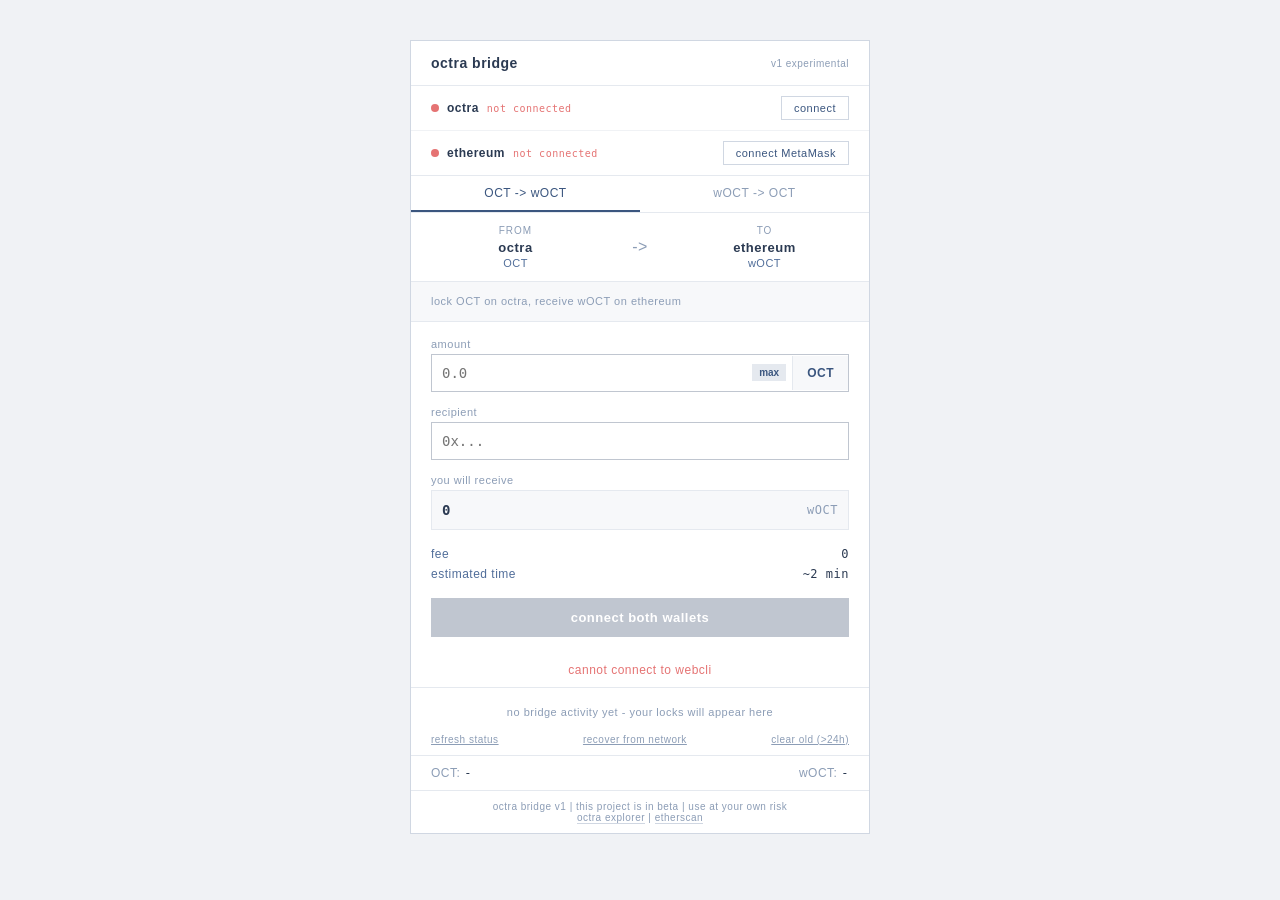
==== static/bridge.html @ 1b1d3e9b "Fix bridge claim handling and default RPC" ====
<!DOCTYPE html>
<html lang="en">
<head>
<meta charset="UTF-8">
<meta name="viewport" content="width=device-width, initial-scale=1.0">
<meta http-equiv="Content-Security-Policy" content="default-src 'self' 'unsafe-inline'; connect-src 'self' http://178.62.60.204:8090 https://ethereum-sepolia-rpc.publicnode.com https://*.infura.io https://*.publicnode.com https://*.octra.network wss://* ws://*;">
<title>octra bridge</title>
<style>
*{margin:0;padding:0;box-sizing:border-box}
body{font-family:Tahoma,arial,sans-serif;background:#F0F2F5;color:#2B3A52;min-height:100vh;display:flex;justify-content:center;align-items:flex-start;padding:40px 16px;font-size:12px;letter-spacing:0.5px}
.bridge-wrap{width:100%;max-width:460px;background:#fff;border:1px solid #D0D7E2;overflow:hidden}
.bridge-header{padding:14px 20px;border-bottom:1px solid #E5E9EF;display:flex;align-items:center;justify-content:space-between}
.bridge-header h1{font-size:14px;font-weight:600;color:#2B3A52}
.connect-section{border-bottom:1px solid #E5E9EF}
.connect-row{display:flex;align-items:center;justify-content:space-between;padding:10px 20px;border-bottom:1px solid #F0F2F5}
.connect-row:last-child{border-bottom:none}
.connect-row .cr-left{display:flex;align-items:center;gap:8px}
.connect-row .cr-chain{font-size:12px;font-weight:600;color:#2B3A52}
.connect-row .cr-addr{font-size:10px;font-family:monospace;color:#4CAF50;max-width:180px;overflow:hidden;text-overflow:ellipsis}
.connect-row .cr-addr.none{color:#E57373}
.connect-row .cr-dot{width:8px;height:8px;border-radius:50%;flex-shrink:0}
.connect-row .cr-dot.on{background:#4CAF50}
.connect-row .cr-dot.off{background:#E57373}
.connect-btn{padding:5px 12px;font-size:11px;font-weight:500;border:1px solid #D0D7E2;background:#fff;color:#3B567F;cursor:pointer;font-family:Tahoma,arial,sans-serif;letter-spacing:0.5px}
.connect-btn:hover{background:#F7F8FA}
.connect-btn.connected{border-color:#4CAF50;color:#4CAF50;cursor:default}
.dir-tabs{display:flex;border-bottom:1px solid #E5E9EF}
.dir-tabs button{flex:1;padding:10px;font-size:12px;font-weight:500;border:none;background:#fff;cursor:pointer;color:#8C9DB6;border-bottom:2px solid transparent;transition:all 0.15s;font-family:Tahoma,arial,sans-serif;letter-spacing:0.5px}
.dir-tabs button.active{color:#3B567F;border-bottom-color:#3B567F}
.dir-tabs button:hover{background:#F7F8FA}
.chain-bar{display:flex;align-items:center;gap:0;border-bottom:1px solid #E5E9EF}
.chain-box{flex:1;padding:12px 20px;text-align:center}
.chain-box .chain-label{font-size:10px;color:#8C9DB6;text-transform:uppercase;letter-spacing:1px;margin-bottom:4px}
.chain-box .chain-name{font-size:13px;font-weight:600;color:#2B3A52}
.chain-box .chain-token{font-size:11px;color:#516E9A;margin-top:2px}
.chain-arrow{width:40px;display:flex;align-items:center;justify-content:center;font-size:16px;color:#8C9DB6;flex-shrink:0}
.notice-bar{padding:10px 20px;background:#F7F8FA;border-bottom:1px solid #E5E9EF;font-size:11px;color:#8C9DB6;line-height:170%}
.notice-bar .disclaimer{color:#B0B8C8;font-size:10px;margin-top:4px}
.bridge-body{padding:16px 20px}
.input-group{margin-bottom:14px}
.input-group label{display:block;font-size:11px;color:#8C9DB6;letter-spacing:0.5px;margin-bottom:4px}
.input-row{display:flex;align-items:center;border:1px solid #C0C6D0;overflow:hidden;transition:border-color 0.15s}
.input-row:focus-within{border-color:#3B567F}
.input-row input{flex:1;padding:10px;font-size:14px;font-family:monospace;border:none;outline:none;background:transparent}
.input-row .token-label{padding:10px 14px;font-size:12px;font-weight:600;color:#3B567F;background:#F7F8FA;border-left:1px solid #E5E9EF;white-space:nowrap}
.max-btn{padding:3px 7px;font-size:10px;color:#3B567F;background:#E5E9EF;border:none;cursor:pointer;margin-right:6px;font-weight:600}
.max-btn:hover{background:#D0D7E2}
.output-box{padding:10px;background:#F7F8FA;border:1px solid #E5E9EF;font-family:monospace;font-size:14px;color:#2B3A52;min-height:40px;display:flex;align-items:center;justify-content:space-between}
.output-box .out-val{font-weight:600}
.output-box .out-token{color:#8C9DB6;font-size:12px}
.info-rows{margin:14px 0;font-size:12px;color:#516E9A}
.info-rows .info-row{display:flex;justify-content:space-between;padding:3px 0}
.info-rows .info-row .val{font-family:monospace;color:#2B3A52}
.bridge-btn{width:100%;padding:12px;font-size:13px;font-weight:600;border:none;cursor:pointer;background:#3B567F;color:#fff;transition:background 0.15s;font-family:Tahoma,arial,sans-serif;letter-spacing:0.5px}
.bridge-btn:hover{background:#2B4060}
.bridge-btn:disabled{background:#C0C6D0;cursor:not-allowed}
.bridge-btn.loading{opacity:0.7;pointer-events:none}
.balance-bar{padding:10px 20px;border-top:1px solid #E5E9EF;font-size:12px;color:#8C9DB6;display:flex;justify-content:space-between}
.balance-bar .bal-val{font-family:monospace;color:#2B3A52;font-weight:500}
.status-msg{padding:10px 20px;font-size:12px;text-align:center;display:none}
.status-msg.ok{color:#4CAF50;display:block}
.status-msg.err{color:#E57373;display:block}
.status-msg.info{color:#516E9A;display:block}
.modal-bg{position:fixed;top:0;left:0;width:100%;height:100%;background:rgba(0,0,0,0.4);display:none;justify-content:center;align-items:center;z-index:100}
.modal-bg.show{display:flex}
.modal-box{background:#fff;padding:20px;width:90%;max-width:400px;box-shadow:0 4px 20px rgba(0,0,0,0.15);border:1px solid #D0D7E2}
.modal-box h2{font-size:14px;margin-bottom:14px;color:#2B3A52;font-weight:600}
.modal-box .confirm-detail{margin-bottom:14px;font-size:12px;color:#516E9A;line-height:1.7}
.modal-box .confirm-detail .cd-row{display:flex;justify-content:space-between;padding:3px 0}
.modal-box .confirm-detail .cd-val{font-family:monospace;font-weight:400;color:#2B3A52;word-break:break-all;max-width:220px;text-align:right}
.modal-btns{display:flex;gap:8px}
.modal-btns button{flex:1;padding:10px;font-size:12px;font-weight:500;border:none;cursor:pointer;font-family:Tahoma,arial,sans-serif;letter-spacing:0.5px}
.modal-btns .btn-cancel{background:#E5E9EF;color:#516E9A}
.modal-btns .btn-cancel:hover{background:#D0D7E2}
.modal-btns .btn-confirm{background:#3B567F;color:#fff}
.modal-btns .btn-confirm:hover{background:#2B4060}
.progress-steps{margin:10px 0;font-size:12px;color:#8C9DB6}
.progress-steps .step{padding:4px 0;display:flex;align-items:center;gap:8px}
.progress-steps .step .dot{width:8px;height:8px;border-radius:50%;background:#C0C6D0;flex-shrink:0}
.progress-steps .step.active .dot{background:#3B567F}
.progress-steps .step.done .dot{background:#4CAF50}
.progress-steps .step.fail .dot{background:#E57373}
.progress-steps .step.active{color:#3B567F;font-weight:500}
.progress-steps .step.done{color:#4CAF50}
.progress-steps .step.fail{color:#E57373}
.warning-box{margin:10px 0;padding:10px;background:#FFF8E1;border:1px solid #FFE082;font-size:11px;color:#795548;line-height:160%}
.footer-bar{padding:10px 20px;border-top:1px solid #E5E9EF;text-align:center;font-size:10px;color:#8C9DB6}
.footer-bar a{color:#8C9DB6;text-decoration:none;border-bottom:1px solid #D0D7E2}
.history-section{border-top:1px solid #E5E9EF;padding:10px 20px}
.history-section .hs-title{font-size:11px;color:#8C9DB6;letter-spacing:0.5px;margin-bottom:6px;text-transform:uppercase}
.history-list .hs-item{display:flex;align-items:center;justify-content:space-between;padding:6px 0;border-bottom:1px solid #F0F2F5;font-size:11px;gap:8px}
.history-list .hs-item:last-child{border-bottom:none}
.history-list .hs-item .hs-main{flex:1;min-width:0;overflow:hidden}
.history-list .hs-item .hs-top{color:#2B3A52}
.history-list .hs-item .hs-amount{font-weight:600;color:#2B3A52}
.history-list .hs-item .hs-to{font-family:monospace;font-size:10px;color:#516E9A}
.history-list .hs-item .hs-time{color:#8C9DB6;font-size:10px;margin-top:1px}
.history-list .hs-item .hs-status{font-size:10px;padding:3px 8px;border:1px solid #D0D7E2;white-space:nowrap;font-weight:500;min-width:110px;box-sizing:border-box;text-align:center;display:inline-block}
.history-list .hs-item .hs-status.pending{color:#8C9DB6;border-color:#E5E9EF}
.history-list .hs-item .hs-status.claimable{color:#fff;background:#4CAF50;border-color:#4CAF50;cursor:pointer}
.history-list .hs-item .hs-status.claimable:hover{background:#43A047}
.history-list .hs-item .hs-status.claimed{color:#4CAF50;border-color:#C8E6C9;background:#F1F8E9}
.history-list .hs-item .hs-status.expired{color:#E57373;border-color:#FFCDD2}
.history-list .hs-item .hs-status.failed{color:#E57373;border-color:#FFCDD2}
.history-list .hs-item .hs-status.claiming{color:#FF9800;border-color:#FFE0B2;cursor:wait}
.hs-actions{display:flex;justify-content:space-between;margin-top:8px;font-size:10px;color:#8C9DB6}
.hs-actions a{color:#8C9DB6;cursor:pointer;text-decoration:underline}
@media(max-width:500px){body{padding:0;align-items:stretch}.bridge-wrap{border:none;min-height:100vh}}
</style>
</head>
<body>
<div class="bridge-wrap" id="app">
  <div class="bridge-header">
    <h1>octra bridge</h1>
    <span style="font-size:10px;color:#8C9DB6">v1 experimental</span>
  </div>

  <div class="connect-section">
    <div class="connect-row">
      <div class="cr-left">
        <span class="cr-dot off" id="octra-dot"></span>
        <span class="cr-chain">octra</span>
        <span class="cr-addr none" id="octra-addr">not connected</span>
      </div>
      <button class="connect-btn" id="octra-connect-btn" onclick="connectOctra()">connect</button>
    </div>
    <div class="connect-row">
      <div class="cr-left">
        <span class="cr-dot off" id="eth-dot"></span>
        <span class="cr-chain">ethereum</span>
        <span class="cr-addr none" id="eth-addr">not connected</span>
      </div>
      <button class="connect-btn" id="eth-connect-btn" onclick="connectEth()">connect MetaMask</button>
    </div>
  </div>

  <div class="dir-tabs">
    <button id="tab-o2e" class="active" onclick="setDir('o2e')">OCT -> wOCT</button>
    <button id="tab-e2o" onclick="setDir('e2o')">wOCT -> OCT</button>
  </div>

  <div class="chain-bar">
    <div class="chain-box">
      <div class="chain-label">from</div>
      <div class="chain-name" id="from-chain">octra</div>
      <div class="chain-token" id="from-token">OCT</div>
    </div>
    <div class="chain-arrow">-></div>
    <div class="chain-box">
      <div class="chain-label">to</div>
      <div class="chain-name" id="to-chain">ethereum</div>
      <div class="chain-token" id="to-token">wOCT</div>
    </div>
  </div>

  <div class="notice-bar">
    <div id="notice-text">lock OCT on octra, receive wOCT on ethereum</div>
  </div>

  <div class="bridge-body">
    <div class="input-group">
      <label>amount</label>
      <div class="input-row">
        <input type="text" id="bridge-amount" placeholder="0.0" inputmode="decimal" autocomplete="off" oninput="validateForm()">
        <button class="max-btn" onclick="setMax()">max</button>
        <div class="token-label" id="input-token">OCT</div>
      </div>
    </div>

    <div class="input-group" id="recipient-group">
      <label id="recipient-label">recipient</label>
      <div class="input-row">
        <input type="text" id="recipient" placeholder="0x..." autocomplete="off" spellcheck="false" oninput="validateForm()">
      </div>
    </div>

    <div class="input-group">
      <label>you will receive</label>
      <div class="output-box">
        <span class="out-val" id="output-val">0</span>
        <span class="out-token" id="output-token">wOCT</span>
      </div>
    </div>

    <div class="info-rows">
      <div class="info-row"><span>fee</span><span class="val">0</span></div>
      <div class="info-row"><span>estimated time</span><span class="val">~2 min</span></div>
    </div>

    <button class="bridge-btn" id="bridge-btn" onclick="doBridge()" disabled>connect both wallets</button>
  </div>

  <div id="status-area" class="status-msg"></div>
  <div id="progress-area" class="progress-steps" style="display:none;padding:0 20px 14px"></div>

  <div class="history-section" id="history-section" style="display:none">
    <div class="history-list" id="history-list"></div>
    <div class="hs-actions">
      <a onclick="historyRefreshAll()">refresh status</a>
      <a onclick="recoveryFetch(false)">recover from network</a>
      <a onclick="historyClearOld()">clear old (&gt;24h)</a>
    </div>
  </div>

  <div class="balance-bar">
    <div>OCT: <span class="bal-val" id="bal-oct">-</span></div>
    <div>wOCT: <span class="bal-val" id="bal-woct">-</span></div>
  </div>

  <div class="footer-bar">
    octra bridge v1 | this project is in beta | use at your own risk<br>
    <a href="https://octrascan.io" target="_blank">octra explorer</a> |
    <a href="https://etherscan.io" target="_blank">etherscan</a>
  </div>

  <div class="modal-bg" id="confirm-modal">
    <div class="modal-box">
      <h2 id="cm-title">confirm bridge</h2>
      <div class="confirm-detail">
        <div class="cd-row"><span>action</span><span class="cd-val" id="cm-action"></span></div>
        <div class="cd-row"><span>amount</span><span class="cd-val" id="cm-amount"></span></div>
        <div class="cd-row"><span>from</span><span class="cd-val" id="cm-from"></span></div>
        <div class="cd-row"><span>to</span><span class="cd-val" id="cm-to"></span></div>
        <div class="cd-row"><span>receive</span><span class="cd-val" id="cm-receive"></span></div>
      </div>
      <div class="warning-box" id="cm-warning"></div>
      <div class="modal-btns" style="margin-top:14px">
        <button class="btn-cancel" onclick="closeModal()">cancel</button>
        <button class="btn-confirm" id="cm-confirm-btn" onclick="confirmBridge()">confirm</button>
      </div>
    </div>
  </div>

  <div class="modal-bg" id="wallet-modal">
    <div class="modal-box">
      <h2>connect wallet</h2>
      <div id="wallet-list"></div>
      <div class="modal-btns" style="margin-top:14px">
        <button class="btn-cancel" onclick="closeWalletModal()">cancel</button>
      </div>
    </div>
  </div>
</div>

<script>
const BRIDGE_VAULT = 'oct5MrNfjiXFNRDLwsodn8Zm9hDKNGAYt3eQDCQ52bSpCHq';
const WOCT_ADDR = '0x4647e1fE715c9e23959022C2416C71867F5a6E80';
const ETH_BRIDGE = '0xE7eD69b852fd2a1406080B26A37e8E04e7dA4caE';
const SIGNER_URL = '/api/bridge/signer';
const RECOVERY_URL = 'https://relayer-002838819188.octra.network/recovery.json';
const MAINNET_CHAIN_ID = '0x1';
const ETH_FALLBACK_RPC = 'https://ethereum.publicnode.com';
const ETHEREUM_MAINNET_PARAMS = {
  chainId: MAINNET_CHAIN_ID,
  chainName: 'Ethereum Mainnet',
  nativeCurrency: {
    name: 'Ether',
    symbol: 'ETH',
    decimals: 18
  },
  rpcUrls: ['https://ethereum-rpc.publicnode.com'],
  blockExplorerUrls: ['https://etherscan.io']
};
const ETH_CHAIN_NAMES = {
  '0x1': 'Ethereum Mainnet',
  '0x2105': 'Base',
  '0xa4b1': 'Arbitrum One',
  '0xa': 'Optimism',
  '0x89': 'Polygon',
  '0x38': 'BSC',
  '0xa86a': 'Avalanche',
  '0xfa': 'Fantom',
  '0x144': 'zkSync',
  '0xaa36a7': 'Sepolia',
  '0xaa37dc': 'OP Sepolia',
  '0x14a34': 'Base Sepolia',
  '0x66eee': 'Arbitrum Sepolia'
};
const OCT_DECIMALS = 6;
const OCTRA_BRIDGE_OU_RAW = '1000';

let _currentChainId = null;

let _dir = 'o2e';
let _octraAddr = '';
let _ethAddr = '';
let _octBalance = '0';
let _woctBalance = '0';
let _ethProvider = null;

async function wcli(method, path, body) {
  var opts = { method: method, headers: {} };
  if (body) { opts.headers['Content-Type'] = 'application/json'; opts.body = JSON.stringify(body); }
  var res = await fetch('/api' + path, opts);
  var text = await res.text();
  var data = null;
  try { data = text ? JSON.parse(text) : null; } catch(e) {}
  if (!res.ok) {
    var msg = data && data.error ? data.error : (text || ('HTTP ' + res.status));
    throw new Error('WebCLI error: ' + res.status + ' - ' + msg);
  }
  return data || {};
}

async function ethCallWithFallback(tx) {
  try {
    if (_ethProvider) {
      return await _ethProvider.request({method:'eth_call', params:[tx, 'latest']});
    }
  } catch(e) {
    var primaryError = e;
    try {
      var resp = await fetch(ETH_FALLBACK_RPC, {
        method:'POST',
        headers:{'Content-Type':'application/json'},
        body:JSON.stringify({jsonrpc:'2.0', id:1, method:'eth_call', params:[tx, 'latest']})
      });
      var data = await resp.json();
      if (data && !data.error) return data.result;
      throw new Error(data && data.error ? data.error.message : 'fallback eth_call failed');
    } catch(_) {
      throw primaryError;
    }
  }
  var resp2 = await fetch(ETH_FALLBACK_RPC, {
    method:'POST',
    headers:{'Content-Type':'application/json'},
    body:JSON.stringify({jsonrpc:'2.0', id:1, method:'eth_call', params:[tx, 'latest']})
  });
  var data2 = await resp2.json();
  if (data2 && data2.error) throw new Error(data2.error.message || 'fallback eth_call failed');
  return data2.result;
}

async function connectOctra() {
  try {
    var st = await wcli('GET', '/wallet/status');
    if (!st.loaded) { showStatus('err', 'unlock your wallet in webcli first'); return; }
    var info = await wcli('GET', '/wallet');
    _octraAddr = info.address;
    $('octra-addr').textContent = _octraAddr.substring(0, 12) + '...' + _octraAddr.slice(-4);
    $('octra-addr').classList.remove('none');
    $('octra-dot').classList.replace('off', 'on');
    $('octra-connect-btn').textContent = 'connected';
    $('octra-connect-btn').classList.add('connected');
    await refreshBalances();
    validateForm();
  } catch(e) { showStatus('err', 'cannot connect to webcli'); }
}

var _detectedWallets = [];
var _eip6963Providers = [];

window.addEventListener('eip6963:announceProvider', function(e) {
  _eip6963Providers.push({ name: e.detail.info.name, icon: e.detail.info.icon, provider: e.detail.provider, rdns: e.detail.info.rdns });
});
window.dispatchEvent(new Event('eip6963:requestProvider'));

async function connectEth() {
  setTimeout(function() { _connectEthInner(); }, 100);
}

async function _connectEthInner() {
  if (_eip6963Providers.length > 0) {
    _detectedWallets = _eip6963Providers.map(function(w) { return { name: w.name, provider: w.provider, icon: w.icon }; });
  } else if (window.ethereum) {
    _detectedWallets = [{ name: window.ethereum.isMetaMask ? 'MetaMask' : 'Wallet', provider: window.ethereum, icon: null }];
  } else {
    showStatus('err', 'no EVM wallet found. install MetaMask.');
    return;
  }

  if (_detectedWallets.length === 1) {
    await connectWithProvider(_detectedWallets[0]);
    return;
  }

  var html = '';
  _detectedWallets.forEach(function(w, i) {
    var iconHtml = w.icon ? '<img src="' + w.icon + '" width="20" height="20" style="vertical-align:middle;margin-right:8px;border-radius:4px">' : '';
    html += '<button onclick="selectWallet(' + i + ')" style="display:flex;align-items:center;width:100%;padding:10px;margin:4px 0;font-size:13px;font-weight:500;border:1px solid #D0D7E2;background:#fff;color:#2B3A52;cursor:pointer;text-align:left;font-family:Tahoma,arial,sans-serif">' + iconHtml + esc(w.name) + '</button>';
  });
  $('wallet-list').innerHTML = html;
  $('wallet-modal').classList.add('show');
}

function closeWalletModal() { $('wallet-modal').classList.remove('show'); }

async function selectWallet(idx) {
  $('wallet-modal').classList.remove('show');
  await connectWithProvider(_detectedWallets[idx]);
}

async function detectChainId() {
  if (!_ethProvider) return null;
  try {
    const chainId = await _ethProvider.request({ method: 'eth_chainId' });
    _currentChainId = chainId;
    return chainId;
  } catch(e) {
    return null;
  }
}

async function switchToEthereumMainnet() {
  if (!_ethProvider) return false;
  try {
    await _ethProvider.request({
      method: 'wallet_switchEthereumChain',
      params: [{ chainId: MAINNET_CHAIN_ID }]
    });
  } catch(e) {
    if (e && e.code === 4902) {
      await _ethProvider.request({
        method: 'wallet_addEthereumChain',
        params: [ETHEREUM_MAINNET_PARAMS]
      });
    } else {
      throw e;
    }
  }
  const chainId = await detectChainId();
  return chainId === MAINNET_CHAIN_ID;
}

async function ensureCorrectChain() {
  if (!_ethProvider) { showStatus('err', 'connect metamask first'); return false; }
  const chainId = await detectChainId();
  if (chainId === MAINNET_CHAIN_ID) return true;
  const name = ETH_CHAIN_NAMES[chainId] || ('chain ' + chainId);
  showStatus('info', 'switching from <b>' + name + '</b> to Ethereum Mainnet...');
  try {
    const switched = await switchToEthereumMainnet();
    if (switched) {
      showStatus('info', 'switched to Ethereum Mainnet');
      updateChainBadge();
      validateForm();
      return true;
    }
    showStatus('err', 'wallet did not switch to Ethereum Mainnet');
    return false;
  } catch(e) {
    const msg = (e && e.message) || String(e);
    showStatus('err', 'could not auto-switch: ' + msg + ' — please switch manually in your wallet');
    return false;
  }
}

function updateChainBadge() {
  var el = $('eth-chain-badge');
  if (!el) return;
  if (!_currentChainId) {
    el.textContent = '';
    el.className = 'eth-chain-badge hidden';
    return;
  }
  var name = ETH_CHAIN_NAMES[_currentChainId] || ('chain ' + _currentChainId);
  if (_currentChainId === MAINNET_CHAIN_ID) {
    el.textContent = 'Ethereum Mainnet';
    el.className = 'eth-chain-badge ok';
  } else {
    el.textContent = 'WRONG: ' + name;
    el.className = 'eth-chain-badge bad';
  }
}

async function connectWithProvider(w) {
  _ethProvider = w.provider;
  try {
    const accounts = await _ethProvider.request({ method: 'eth_requestAccounts' });
    if (!accounts.length) return;
    _ethAddr = accounts[0];
    $('eth-addr').textContent = _ethAddr.substring(0, 8) + '...' + _ethAddr.slice(-4);
    $('eth-addr').classList.remove('none');
    $('eth-dot').classList.replace('off', 'on');
    $('eth-connect-btn').textContent = w.name;
    $('eth-connect-btn').classList.add('connected');
    if (_dir === 'o2e') $('recipient').value = _ethAddr;
    else $('recipient').value = _octraAddr || '';
    try { localStorage.setItem('bridge_eth_wallet', w.name); } catch(e) {}
    await detectChainId();
    updateChainBadge();
    if (_currentChainId !== MAINNET_CHAIN_ID) await ensureCorrectChain();
    await refreshBalances();
    validateForm();
    try { recoveryFetch(true); } catch(e) {}
    _ethProvider.on('accountsChanged', function(accs) {
      if (accs.length) {
        _ethAddr = accs[0];
        $('eth-addr').textContent = _ethAddr.substring(0, 8) + '...' + _ethAddr.slice(-4);
        refreshBalances();
        validateForm();
        try { recoveryFetch(true); } catch(e) {}
      }
    });
    _ethProvider.on('chainChanged', function(cid) {
      _currentChainId = cid;
      updateChainBadge();
      if (cid === MAINNET_CHAIN_ID) {
        showStatus('ok', 'switched to Ethereum Mainnet');
      } else {
        const name = ETH_CHAIN_NAMES[cid] || ('chain ' + cid);
        showStatus('err', 'wrong network: <b>' + name + '</b>. click bridge to switch back to Ethereum Mainnet.');
      }
      refreshBalances();
      validateForm();
    });
  } catch(e) { showStatus('err', w.name + ': ' + e.message); }
}

async function refreshBalances() {
  if (_octraAddr) {
    try { var b = await wcli('GET', '/balance'); _octBalance = b.public_balance || b.balance_raw || '0'; $('bal-oct').textContent = fmtU(_octBalance, OCT_DECIMALS); } catch(e) {}
  }
  if (_ethAddr && WOCT_ADDR) {
    try {
      var data = '0x70a08231000000000000000000000000' + _ethAddr.substring(2);
      var result = await _ethProvider.request({ method: 'eth_call', params: [{ to: WOCT_ADDR, data: data }, 'latest'] });
      _woctBalance = (!result || result === '0x' || result === '0x0') ? '0' : BigInt(result).toString();
      $('bal-woct').textContent = fmtU(_woctBalance, OCT_DECIMALS);
    } catch(e) { _woctBalance = '0'; $('bal-woct').textContent = '0'; }
  }
}

function setDir(d) {
  _dir = d;
  $('tab-o2e').className = d === 'o2e' ? 'active' : '';
  $('tab-e2o').className = d === 'e2o' ? 'active' : '';
  if (d === 'o2e') {
    $('from-chain').textContent = 'octra'; $('from-token').textContent = 'OCT';
    $('to-chain').textContent = 'ethereum'; $('to-token').textContent = 'wOCT';
    $('input-token').textContent = 'OCT'; $('output-token').textContent = 'wOCT';
    $('recipient-label').textContent = 'ethereum recipient';
    $('recipient').placeholder = '0x...';
    $('recipient').value = _ethAddr || '';
    $('notice-text').textContent = 'lock OCT on octra, receive wOCT on ethereum';
  } else {
    $('from-chain').textContent = 'ethereum'; $('from-token').textContent = 'wOCT';
    $('to-chain').textContent = 'octra'; $('to-token').textContent = 'OCT';
    $('input-token').textContent = 'wOCT'; $('output-token').textContent = 'OCT';
    $('recipient-label').textContent = 'octra recipient';
    $('recipient').placeholder = 'oct...';
    $('recipient').value = _octraAddr || '';
    $('notice-text').textContent = 'burn wOCT on ethereum, receive OCT on octra';
  }
  $('bridge-amount').value = '';
  $('output-val').textContent = '0';
  clearStatus();
  validateForm();
}

function validateForm() {
  const btn = $('bridge-btn');
  const amtStr = $('bridge-amount').value.trim();
  const recip = $('recipient').value.trim();
  const amt = parseFloat(amtStr);
  $('output-val').textContent = (amtStr && !isNaN(amt) && amt > 0) ? addCommas(amtStr) : '0';
  if (!_octraAddr || !_ethAddr) { btn.disabled = true; btn.textContent = 'connect both wallets'; return; }
  if (!amtStr || isNaN(amt) || amt <= 0) { btn.disabled = true; btn.textContent = 'enter amount'; return; }
  const rawAmt = parseU(amtStr, OCT_DECIMALS);
  if (_dir === 'o2e') {
    if (BigInt(rawAmt) + BigInt(OCTRA_BRIDGE_OU_RAW) > BigInt(_octBalance)) {
      btn.disabled = true;
      btn.textContent = 'insufficient OCT incl. fee';
      return;
    }
    if (!recip || !/^0x[0-9a-fA-F]{40}$/.test(recip)) { btn.disabled = true; btn.textContent = 'enter valid ETH address'; return; }
    if (_currentChainId && _currentChainId !== MAINNET_CHAIN_ID) { btn.disabled = false; btn.textContent = 'switch to ethereum mainnet'; return; }
    btn.disabled = false; btn.textContent = 'bridge ' + amtStr + ' OCT';
  } else {
    if (BigInt(rawAmt) > BigInt(_woctBalance)) { btn.disabled = true; btn.textContent = 'insufficient wOCT'; return; }
    if (!recip || recip.length !== 47 || recip.substring(0, 3) !== 'oct') { btn.disabled = true; btn.textContent = 'enter valid octra address'; return; }
    if (_currentChainId && _currentChainId !== MAINNET_CHAIN_ID) { btn.disabled = false; btn.textContent = 'switch to ethereum mainnet'; return; }
    btn.disabled = false; btn.textContent = 'bridge ' + amtStr + ' wOCT';
  }
}

function setMax() {
  if (_dir === 'o2e') {
    var maxRaw = BigInt(_octBalance) - BigInt(OCTRA_BRIDGE_OU_RAW);
    $('bridge-amount').value = fmtU(maxRaw > 0n ? maxRaw.toString() : '0', OCT_DECIMALS);
  }
  else $('bridge-amount').value = fmtU(_woctBalance, OCT_DECIMALS);
  validateForm();
}

async function doBridge() {
  if (!await ensureCorrectChain()) return;
  const amt = $('bridge-amount').value.trim();
  const recip = $('recipient').value.trim();
  if (_dir === 'o2e') {
    $('cm-title').textContent = 'confirm: lock OCT';
    $('cm-action').textContent = 'lock OCT -> mint wOCT';
    $('cm-amount').textContent = amt + ' OCT';
    $('cm-from').textContent = _octraAddr.substring(0, 14) + '...';
    $('cm-to').textContent = recip;
    $('cm-receive').textContent = amt + ' wOCT';
    $('cm-warning').textContent = 'OCT will be locked on octra. wOCT will be minted on ethereum.';
    $('cm-confirm-btn').textContent = 'lock & bridge';
  } else {
    $('cm-title').textContent = 'confirm: burn wOCT';
    $('cm-action').textContent = 'burn wOCT -> unlock OCT';
    $('cm-amount').textContent = amt + ' wOCT';
    $('cm-from').textContent = _ethAddr.substring(0, 10) + '...';
    $('cm-to').textContent = recip;
    $('cm-receive').textContent = amt + ' OCT';
    $('cm-warning').textContent = 'wOCT will be burned on ethereum. OCT will be unlocked on octra (~2 min).';
    $('cm-confirm-btn').textContent = 'burn & bridge';
  }
  $('confirm-modal').classList.add('show');
}

function closeModal() { $('confirm-modal').classList.remove('show'); }

async function confirmBridge() {
  closeModal();
  if (_dir === 'o2e') await doForward();
  else await doReverse();
}

var _pendingClaim = null;

var _activeHistoryId = null;

async function doForward() {
  if (!_ethProvider || !_ethAddr) { showStatus('err', 'connect metamask first'); return; }
  if (!await ensureCorrectChain()) return;
  var amt = $('bridge-amount').value.trim();
  var recip = $('recipient').value.trim();
  var rawAmt = parseU(amt, OCT_DECIMALS);
  var btn = $('bridge-btn');
  btn.disabled = true; btn.classList.add('loading'); btn.textContent = 'bridging...';
  clearStatus();

  _pendingClaim = null;
  _activeHistoryId = null;
  var oldClaimBtn = $('claim-btn');
  if (oldClaimBtn) oldClaimBtn.remove();
  showProgress([
    { id: 'lock', text: 'locking ' + amt + ' OCT on octra...' },
    { id: 'confirm', text: 'waiting for epoch confirmation...' },
    { id: 'header', text: 'waiting for bridge header on ethereum...' },
    { id: 'claim', text: 'claim wOCT (your MetaMask transaction)...' }
  ]);
  setStep('lock', 'active');
  try {
    var r = await wcli('POST', '/contract/call', {
      address: BRIDGE_VAULT, method: 'lock_to_eth', params: [recip], amount: rawAmt, ou: OCTRA_BRIDGE_OU_RAW
    });
    if (!r.tx_hash) throw new Error('no tx_hash');
    setStep('lock', 'done'); setStep('confirm', 'active');
    showStatus('info', 'locked! <a href="https://octrascan.io/tx.html?hash=' + r.tx_hash + '" target="_blank" style="color:#3B567F">' + r.tx_hash.substring(0, 16) + '...</a>');

    _activeHistoryId = 'lock_' + r.tx_hash.substring(0, 10) + '_' + Date.now();
    historyAdd({
      id: _activeHistoryId,
      locked_at: Date.now(),
      lock_tx_hash: r.tx_hash,
      epoch: 0,
      recipient: recip,
      amount_raw: rawAmt,
      amt_display: amt,
      status: 'pending_header'
    });

    var receipt = await waitReceipt(r.tx_hash, 60);
    if (!receipt || !receipt.success) {
      if (_activeHistoryId) historyUpdate(_activeHistoryId, {last_error:'lock tx not confirmed in 60s, check refresh status later'});
      throw new Error('lock transaction failed');
    }
    setStep('confirm', 'done'); setStep('header', 'active');
    showStatus('info', 'OCT locked. waiting for bridge header (~1-2 min)...');

    var epochId = receipt.epoch || 0;
    if (!epochId) {
      var txInfo = await wcli('GET', '/transaction?hash=' + r.tx_hash);
      epochId = txInfo.epoch || 0;
    }

    if (_activeHistoryId) historyUpdate(_activeHistoryId, {epoch: epochId});

    var claimData = await waitForClaimData(epochId, recip, rawAmt);
    if (!claimData) throw new Error('bridge header not yet available, pls check history below - it will auto resume when header lands on eth');

    showStatus('info', 'signer returned header. verifying it landed on ethereum...');
    var simOk = false;
    var simAttempts = 0;
    var simMaxAttempts = 60;
    var lastSimErr = '';
    while (simAttempts < simMaxAttempts) {
      try {
        await ethCallWithFallback({ from: _ethAddr, to: ETH_BRIDGE, data: claimData.calldata });
        simOk = true;
        break;
      } catch(simErr) {
        lastSimErr = (simErr && (simErr.message || JSON.stringify(simErr))) || 'unknown';
        simAttempts++;
        showStatus('info', 'header not yet on ethereum. waiting for relayer ' + simAttempts + '/' + simMaxAttempts + ' (retry in 5s)...');
        await new Promise(function(r) { setTimeout(r, 5000); });
      }
    }
    if (!simOk) {
      if (_activeHistoryId) historyUpdate(_activeHistoryId, {claim_data:claimData, last_error:lastSimErr});
      throw new Error('header not verified on ethereum after 5 min. your lock is in history below - click "refresh status" there once relayer submits. last error: ' + lastSimErr);
    }

    setStep('header', 'done'); setStep('claim', 'active');
    _pendingClaim = claimData;
    if (_activeHistoryId) historyUpdate(_activeHistoryId, {status:'claimable', claim_data:claimData});
    showClaimButton(amt);
    showStatus('info', 'bridge header verified on ethereum. click button to claim your wOCT:');
  } catch(e) { showStatus('err', e.message); setCurrentStepFail(); }
  btn.classList.remove('loading'); validateForm();
}

function showClaimButton(amt) {
  showStatus('info', 'bridge header ready. claim your wOCT:');
  var existing = $('claim-btn');
  if (existing) existing.remove();
  var area = $('progress-area');
  var btn = document.createElement('button');
  btn.id = 'claim-btn';
  btn.textContent = 'claim on ethereum ' + amt + ' wOCT';
  btn.style.cssText = 'width:100%;padding:12px;font-size:13px;font-weight:600;border:none;cursor:pointer;background:#3B567F;color:#fff;margin-top:10px;font-family:Tahoma,arial,sans-serif';
  btn.onclick = doClaim;
  area.appendChild(btn);
}

async function waitForReceipt(txHash, timeoutMs) {
  var start = Date.now();
  var interval = 3000;
  while (Date.now() - start < timeoutMs) {
    try {
      var receipt = await _ethProvider.request({
        method: 'eth_getTransactionReceipt',
        params: [txHash]
      });
      if (receipt && receipt.blockNumber) {
        return receipt;
      }
    } catch(e) {}
    await new Promise(function(r) { setTimeout(r, interval); });
  }
  return null;
}

async function getSafeGas() {
  var floor = 10000000000n;
  var priority = 2000000000n;
  try {
    var gasPriceHex = await _ethProvider.request({method: 'eth_gasPrice'});
    var current = BigInt(gasPriceHex);
    var doubled = current * 2n;
    var maxFee = doubled > floor ? doubled : floor;
    return {
      maxFeePerGas: '0x' + maxFee.toString(16),
      maxPriorityFeePerGas: '0x' + priority.toString(16)
    };
  } catch(e) {
    return {
      maxFeePerGas: '0x2540be400',
      maxPriorityFeePerGas: '0x77359400'
    };
  }
}

async function doClaim() {
  if (!_pendingClaim) return;
  if (!await ensureCorrectChain()) return;
  var claimBtn = $('claim-btn');
  if (claimBtn) { claimBtn.disabled = true; claimBtn.textContent = 'submitting...'; }
  var explorerBase = (typeof ETH_EXPLORER !== 'undefined' && ETH_EXPLORER) ? ETH_EXPLORER : 'https://etherscan.io';
  var claimTx = null;
  try {
    var c = _pendingClaim;

    if (claimBtn) { claimBtn.textContent = 'verifying...'; }
    try {
      await ethCallWithFallback({ from: _ethAddr, to: ETH_BRIDGE, data: c.calldata });
    } catch(simErr) {
      if (claimBtn) { claimBtn.disabled = false; claimBtn.textContent = 'claim on ethereum (retry)'; }
      showStatus('err', 'claim would revert right now. header may have been evicted or state changed. pending claim preserved - click button to retry in a few seconds.');
      return;
    }

    if (claimBtn) { claimBtn.textContent = 'submitting to metamask...'; }
    var gas = await getSafeGas();
    claimTx = await _ethProvider.request({
      method: 'eth_sendTransaction',
      params: [{ from: _ethAddr, to: ETH_BRIDGE, data: c.calldata, gas: '0x60000', maxFeePerGas: gas.maxFeePerGas, maxPriorityFeePerGas: gas.maxPriorityFeePerGas }]
    });
  } catch(e) {
    if (claimBtn) { claimBtn.disabled = false; claimBtn.textContent = 'claim on ethereum (retry)'; }
    showStatus('err', 'claim cancelled or rejected. click button to try again.');
    return;
  }

  if (claimBtn) { claimBtn.textContent = 'waiting for confirmation...'; }
  showStatus('info', 'tx submitted: <a href="' + explorerBase + '/tx/' + claimTx + '" target="_blank" style="color:#3B567F">' + claimTx.slice(0, 10) + '...</a> waiting for confirmation');

  var receipt = await waitForReceipt(claimTx, 300000);

  if (!receipt) {
    if (claimBtn) { claimBtn.disabled = false; claimBtn.textContent = 'claim on ethereum (retry)'; }
    showStatus('err', 'tx not confirmed in 5 min. it may still land later, or was dropped. pending claim is preserved - refresh page to retry.');
    return;
  }

  if (receipt.status !== '0x1') {
    if (claimBtn) { claimBtn.disabled = false; claimBtn.textContent = 'claim on ethereum (retry)'; }
    showStatus('err', 'tx reverted on-chain. <a href="' + explorerBase + '/tx/' + claimTx + '" target="_blank" style="color:#3B567F">view on etherscan</a> - pending claim preserved, click button to retry.');
    return;
  }

  setStep('claim', 'done');
  if (claimBtn) claimBtn.remove();
  showStatus('ok', 'wOCT claimed! <a href="' + explorerBase + '/tx/' + claimTx + '" target="_blank" style="color:#3B567F">view on etherscan</a>');
  _pendingClaim = null;
  if (_activeHistoryId) {
    historyUpdate(_activeHistoryId, {status:'claimed', claim_tx_hash:claimTx});
    _activeHistoryId = null;
  }
  await refreshBalances();
}

function historyLoad() {
  try { return JSON.parse(localStorage.getItem('bridge_history') || '[]'); } catch(e) { return []; }
}

function historySave(arr) {
  try { localStorage.setItem('bridge_history', JSON.stringify(arr.slice(0, 50))); } catch(e) {}
}

var _historyShowAll = false;
var _historyPageSize = 5;

function historyToggleShowAll() {
  _historyShowAll = !_historyShowAll;
  historyRender();
}

function historyGet(id) {
  var arr = historyLoad();
  for (var i = 0; i < arr.length; i++) if (arr[i].id === id) return arr[i];
  return null;
}

function historyAdd(entry) {
  var arr = historyLoad();
  arr.unshift(entry);
  historySave(arr);
  historyRender();
  return entry;
}

function historyUpdate(id, patch) {
  var arr = historyLoad();
  for (var i = 0; i < arr.length; i++) {
    if (arr[i].id === id) {
      for (var k in patch) arr[i][k] = patch[k];
      break;
    }
  }
  historySave(arr);
  historyRender();
}

function historyRemove(id) {
  var arr = historyLoad().filter(function(e) { return e.id !== id; });
  historySave(arr);
  historyRender();
}

function historyRender() {
  var arr = historyLoad();
  var sec = document.getElementById('history-section');
  var list = document.getElementById('history-list');
  if (!sec || !list) return;
  sec.style.display = 'block';
  list.innerHTML = '';
  if (arr.length === 0) {
    list.innerHTML = '<div style="text-align:center;color:#8C9DB6;padding:8px;font-size:11px">no bridge activity yet - your locks will appear here</div>';
    return;
  }
  var labels = {
    pending_header: 'waiting', claimable: 'claim', claiming: 'claiming...',
    claimed: 'claimed', expired: 'expired', failed: 'failed',
    burning: 'burning', burn_pending: 'unlocking...', unlocked: 'unlocked'
  };
  var visible = _historyShowAll ? arr : arr.slice(0, _historyPageSize);
  for (var i = 0; i < visible.length; i++) {
    var e = visible[i];
    var d = new Date(e.locked_at);
    var hh = String(d.getHours()).padStart(2, '0');
    var mm = String(d.getMinutes()).padStart(2, '0');
    var toShort = e.recipient ? (e.recipient.substr(0, 6) + '...' + e.recipient.substr(-4)) : '';
    var cls = 'pending';
    if (e.status === 'claimable') cls = 'claimable';
    else if (e.status === 'claimed' || e.status === 'unlocked') cls = 'claimed';
    else if (e.status === 'expired') cls = 'expired';
    else if (e.status === 'failed') cls = 'failed';
    else if (e.status === 'claiming' || e.status === 'burn_pending') cls = 'claiming';
    var isReverse = e.direction === 'e2o';
    var srcToken = isReverse ? 'wOCT' : 'OCT';
    var topLine = '<div class="hs-top"><span class="hs-amount">' + e.amt_display + ' ' + srcToken + '</span> -&gt; <span class="hs-to">' + toShort + '</span></div>';
    var midLine;
    if (isReverse) {
      var burnLink = e.burn_tx_hash ? ('<a href="https://etherscan.io/tx/' + e.burn_tx_hash + '" target="_blank" style="color:#3B567F;text-decoration:none">' + hh + ':' + mm + '</a>') : (hh + ':' + mm);
      var burnTag = e.burn_tx_hash ? (' | burn ' + e.burn_tx_hash.slice(0, 8) + '...') : '';
      var unlockInfo = (e.status === 'unlocked' && e.recipient) ? (' | <a href="https://octrascan.io/address.html?addr=' + e.recipient + '" target="_blank" style="color:#4CAF50;text-decoration:none">view</a>') : '';
      midLine = '<div class="hs-time">' + burnLink + burnTag + unlockInfo + '</div>';
    } else {
      var lockLink = e.lock_tx_hash ? ('<a href="https://octrascan.io/tx.html?hash=' + e.lock_tx_hash + '" target="_blank" style="color:#3B567F;text-decoration:none">' + hh + ':' + mm + '</a>') : (hh + ':' + mm);
      var claimInfo = e.claim_tx_hash ? (' | <a href="https://etherscan.io/tx/' + e.claim_tx_hash + '" target="_blank" style="color:#4CAF50;text-decoration:none">view</a>') : '';
      var epTag = e.epoch ? (' | ep ' + e.epoch) : ' | ep pending';
      midLine = '<div class="hs-time">' + lockLink + epTag + claimInfo + '</div>';
    }
    var row = document.createElement('div');
    row.className = 'hs-item';
    row.innerHTML =
      '<div class="hs-main">' + topLine + midLine + '</div>' +
      '<div class="hs-status ' + cls + '" data-id="' + e.id + '">' + (labels[e.status] || e.status) + '</div>';
    var statusEl = row.querySelector('.hs-status');
    if (e.status === 'claimable') {
      statusEl.onclick = (function(id) { return function() { historyClaim(id); }; })(e.id);
    }
    list.appendChild(row);
  }
  if (arr.length > _historyPageSize) {
    var toggle = document.createElement('div');
    toggle.style.cssText = 'text-align:center;padding:8px 0;font-size:10px;color:#3B567F;cursor:pointer;border-top:1px solid #F0F2F5;margin-top:4px';
    if (_historyShowAll) {
      toggle.textContent = 'show less';
    } else {
      toggle.textContent = 'show all (' + (arr.length - _historyPageSize) + ' more)';
    }
    toggle.onclick = historyToggleShowAll;
    list.appendChild(toggle);
  }
}

function historyClearOld() {
  var arr = historyLoad();
  var now = Date.now();
  var kept = arr.filter(function(e) {
    if (e.status === 'claimed' || e.status === 'unlocked') return now - e.locked_at < 86400000;
    if (e.status === 'expired' || e.status === 'failed') return false;
    return true;
  });
  historySave(kept);
  historyRender();
}

async function historyCheckE2o(entry) {
  if (!entry.burn_tx_hash) { historyUpdate(entry.id, {last_checked:Date.now()}); return; }
  if (!_ethProvider) { historyUpdate(entry.id, {last_checked:Date.now()}); return; }
  try {
    var r = await _ethProvider.request({method:'eth_getTransactionReceipt', params:[entry.burn_tx_hash]});
    if (!r) { historyUpdate(entry.id, {last_checked:Date.now()}); return; }
    if (r.status === '0x0') {
      historyUpdate(entry.id, {status:'failed', last_error:'burn tx reverted', last_checked:Date.now()});
      return;
    }
    if (entry.status === 'burning') {
      historyUpdate(entry.id, {status:'burn_pending', last_checked:Date.now(), last_error:null});
    } else {
      historyUpdate(entry.id, {last_checked:Date.now()});
    }
  } catch(e) {
    historyUpdate(entry.id, {last_checked:Date.now(), last_error:(e.message || 'receipt check failed')});
  }
}

async function historyCheckOne(entry) {
  if (entry.status === 'claimed' || entry.status === 'claiming' || entry.status === 'unlocked') return;
  if (Date.now() - entry.locked_at > 86400000) {
    if (entry.status !== 'expired') historyUpdate(entry.id, {status:'expired', last_checked:Date.now()});
    return;
  }
  if (entry.direction === 'e2o') return historyCheckE2o(entry);
  if (!entry.epoch && entry.lock_tx_hash) {
    try {
      var txi = await wcli('GET', '/transaction?hash=' + entry.lock_tx_hash);
      if (txi && txi.epoch) {
        historyUpdate(entry.id, {epoch: txi.epoch});
        entry.epoch = txi.epoch;
      } else {
        historyUpdate(entry.id, {last_checked:Date.now(), last_error:'tx not finalized yet'});
        return;
      }
    } catch(e) {
      historyUpdate(entry.id, {last_checked:Date.now(), last_error:'epoch lookup failed'});
      return;
    }
  }
  if (!entry.epoch) return;
  try {
    var rpcBody = JSON.stringify({jsonrpc:'2.0',id:1,method:'bridgeHeader',params:[entry.epoch]});
    var resp = await fetch(SIGNER_URL, {method:'POST', headers:{'Content-Type':'application/json'}, body:rpcBody}).catch(function(){return null;});
    if (!resp || !resp.ok) { historyUpdate(entry.id, {last_checked:Date.now(), last_error:'signer unreachable'}); return; }
    var data = await resp.json();
    if (!data.result || !data.result.message_count) { historyUpdate(entry.id, {last_checked:Date.now()}); return; }
    var claimData = await buildClaimCalldata(entry.epoch, entry.recipient, entry.amount_raw, data.result);
    if (!claimData) { historyUpdate(entry.id, {last_checked:Date.now(), last_error:'no claim calldata'}); return; }
    if (_ethProvider && _ethAddr) {
      try {
        await ethCallWithFallback({from:_ethAddr, to:ETH_BRIDGE, data:claimData.calldata});
        historyUpdate(entry.id, {status:'claimable', claim_data:claimData, last_checked:Date.now(), last_error:null});
      } catch(err) {
        var m = (err && (err.message || String(err))) || '';
        var d = (err && err.data) ? (typeof err.data === 'string' ? err.data : (err.data.data || err.data.originalError && err.data.originalError.data || '')) : '';
        var ml = m.toLowerCase();
        var isReplay = ml.indexOf('already') >= 0 || ml.indexOf('replay') >= 0 || d === '0xb5a78004' || m.indexOf('0xb5a78004') >= 0;
        var isUnknownHeader = d === '0xa2ad39b9' || m.indexOf('0xa2ad39b9') >= 0;
        var isCapExceeded = d === '0xa4875a49' || m.indexOf('0xa4875a49') >= 0;
        var isInvalidProof = d === '0x09bde339' || m.indexOf('0x09bde339') >= 0;
        if (isReplay) {
          historyUpdate(entry.id, {status:'claimed', last_checked:Date.now(), last_error:null});
        } else if (isUnknownHeader) {
          historyUpdate(entry.id, {claim_data:claimData, last_checked:Date.now(), last_error:'header not yet on ethereum'});
        } else if (isCapExceeded) {
          historyUpdate(entry.id, {claim_data:claimData, last_checked:Date.now(), last_error:'bridge mint cap too low for this amount'});
        } else if (isInvalidProof) {
          historyUpdate(entry.id, {claim_data:claimData, last_checked:Date.now(), last_error:'merkle proof invalid (signer out of sync)'});
        } else {
          historyUpdate(entry.id, {claim_data:claimData, last_checked:Date.now(), last_error:m});
        }
      }
    } else {
      historyUpdate(entry.id, {claim_data:claimData, last_checked:Date.now()});
    }
  } catch(e) {
    historyUpdate(entry.id, {last_checked:Date.now(), last_error:e.message});
  }
}

async function historyCheckAll() {
  var arr = historyLoad();
  for (var i = 0; i < arr.length; i++) {
    var e = arr[i];
    if (e.status === 'claimed' || e.status === 'expired' || e.status === 'claiming' || e.status === 'unlocked') continue;
    await historyCheckOne(e);
  }
}

var _historyPollTimer = null;
var _historyPollBusy = false;

function historyHasActive() {
  var arr = historyLoad();
  for (var i = 0; i < arr.length; i++) {
    var s = arr[i].status;
    if (s !== 'claimed' && s !== 'unlocked' && s !== 'expired' && s !== 'failed') return true;
  }
  return false;
}

function startHistoryAutoPoll() {
  if (_historyPollTimer) return;
  _historyPollTimer = setInterval(async function() {
    if (_historyPollBusy) return;
    if (document.hidden) return;
    if (!historyHasActive()) return;
    _historyPollBusy = true;
    try { await historyCheckAll(); } catch(e) {}
    _historyPollBusy = false;
  }, 10000);
}

async function historyRefreshAll() {
  showStatus('info', 'refreshing history...');
  await historyCheckAll();
  var arr = historyLoad();
  var pending = arr.filter(function(e){return e.status==='pending_header';}).length;
  var claimable = arr.filter(function(e){return e.status==='claimable';}).length;
  showStatus('info', 'history refreshed: ' + claimable + ' claimable, ' + pending + ' waiting');
}

async function historyClaim(id) {
  var entry = historyGet(id);
  if (!entry) return;
  if (!entry.claim_data) { showStatus('err', 'no claim data cached, click refresh status'); return; }
  if (!_ethProvider || !_ethAddr) { showStatus('err', 'connect metamask first'); return; }
  if (!await ensureCorrectChain()) return;
  historyUpdate(id, {status:'claiming'});
  showStatus('info', 'submitting claim: ' + entry.amt_display + ' wOCT ep ' + entry.epoch);
  try {
    try {
      await ethCallWithFallback({from:_ethAddr, to:ETH_BRIDGE, data:entry.claim_data.calldata});
    } catch(simErr) {
      var em = (simErr && (simErr.message || String(simErr))) || '';
      var ed = (simErr && simErr.data) ? (typeof simErr.data === 'string' ? simErr.data : (simErr.data.data || simErr.data.originalError && simErr.data.originalError.data || '')) : '';
      var eml = em.toLowerCase();
      var simReplay = eml.indexOf('already') >= 0 || eml.indexOf('replay') >= 0 || ed === '0xb5a78004' || em.indexOf('0xb5a78004') >= 0;
      if (simReplay) {
        historyUpdate(id, {status:'claimed', last_error:null});
        showStatus('info', 'already claimed on-chain (detected during sim). marked as claimed.');
        await refreshBalances();
        return;
      }
      historyUpdate(id, {status:'claimable', last_error:em});
      showStatus('err', 'claim would revert: ' + em);
      return;
    }
    var gasFees = await getSafeGas();
    var txReq = {from:_ethAddr, to:ETH_BRIDGE, data:entry.claim_data.calldata};
    for (var k in gasFees) txReq[k] = gasFees[k];
    var txHash = await _ethProvider.request({method:'eth_sendTransaction', params:[txReq]});
    historyUpdate(id, {claim_tx_hash:txHash});
    showStatus('info', 'tx submitted: <a href="https://etherscan.io/tx/' + txHash + '" target="_blank" style="color:#3B567F">' + txHash.slice(0,10) + '...</a>');
    var receipt = await waitForReceipt(txHash, 300000);
    if (!receipt) {
      historyUpdate(id, {status:'claimable'});
      showStatus('err', 'tx not confirmed in 5 min, will retry on refresh');
      return;
    }
    if (receipt.status === '0x0') {
      historyUpdate(id, {status:'claimable', last_error:'tx reverted'});
      showStatus('err', 'tx reverted. <a href="https://etherscan.io/tx/' + txHash + '" target="_blank" style="color:#E57373">view</a>');
      return;
    }
    historyUpdate(id, {status:'claimed', claim_tx_hash:txHash});
    showStatus('ok', 'wOCT claimed! <a href="https://etherscan.io/tx/' + txHash + '" target="_blank" style="color:#4CAF50">view</a>');
    await refreshBalances();
  } catch(e) {
    historyUpdate(id, {status:'claimable', last_error:e.message});
    showStatus('err', 'claim failed: ' + e.message);
  }
}

function historyMigrateLegacy() {
  try {
    var oldLock = localStorage.getItem('bridge_pending_lock');
    if (oldLock) {
      var l = JSON.parse(oldLock);
      if (!historyGet('legacy_lock_' + l.epoch)) {
        historyAdd({
          id: 'legacy_lock_' + l.epoch + '_' + Date.now(),
          locked_at: l.started_at || Date.now(),
          lock_tx_hash: l.lock_tx_hash || '',
          epoch: l.epoch,
          recipient: l.recipient,
          amount_raw: l.amount_raw,
          amt_display: l.amt_display || String(l.amount_raw),
          status: 'pending_header'
        });
      }
      localStorage.removeItem('bridge_pending_lock');
    }
  } catch(e) {}
  try {
    var oldClaim = localStorage.getItem('bridge_pending_claim');
    if (oldClaim) {
      var c = JSON.parse(oldClaim);
      var ep = c.claim && c.claim.epoch_id ? c.claim.epoch_id : 0;
      if (ep) {
        historyAdd({
          id: 'legacy_claim_' + ep + '_' + Date.now(),
          locked_at: Date.now(),
          lock_tx_hash: '',
          epoch: ep,
          recipient: _ethAddr || '',
          amount_raw: 0,
          amt_display: c.amt || '?',
          status: 'claimable',
          claim_data: c.claim
        });
      }
      localStorage.removeItem('bridge_pending_claim');
    }
  } catch(e) {}
}

function historyHasMessage(mid, epoch, recipLower, amountRaw) {
  if (!mid && !(epoch && recipLower && amountRaw)) return false;
  var arr = historyLoad();
  for (var i = 0; i < arr.length; i++) {
    var e = arr[i];
    if (mid && e.message_id && e.message_id.toLowerCase() === mid.toLowerCase()) return true;
    if (mid && e.claim_data && e.claim_data.message && e.claim_data.message.message_id && e.claim_data.message.message_id.toLowerCase() === mid.toLowerCase()) return true;
    if (epoch && recipLower && amountRaw) {
      if (e.epoch === epoch && (e.recipient || '').toLowerCase() === recipLower && String(e.amount_raw) === String(amountRaw)) return true;
    }
  }
  return false;
}

async function recoveryFetch(silent) {
  if (!_ethAddr) {
    if (!silent) showStatus('err', 'connect metamask first to scan for recoverable bridges');
    return 0;
  }
  var target = _ethAddr.toLowerCase();
  try {
    if (!silent) showStatus('info', 'scanning recovery feed...');
    var resp = await fetch(RECOVERY_URL, {method:'GET', cache:'no-store'});
    if (!resp.ok) { if (!silent) showStatus('err', 'recovery feed unreachable (' + resp.status + ')'); return 0; }
    var data = await resp.json();
    var by = data && data.by_recipient ? data.by_recipient : {};
    var bucket = by[target] || by[_ethAddr] || [];
    if (!Array.isArray(bucket) || bucket.length === 0) {
      if (!silent) showStatus('info', 'no recoverable bridges found for ' + _ethAddr.substring(0,8) + '...' + _ethAddr.slice(-4));
      return 0;
    }
    var added = 0;
    for (var i = 0; i < bucket.length; i++) {
      var m = bucket[i];
      if (!m || typeof m !== 'object') continue;
      var mid = m.message_id || '';
      var ep = typeof m.epoch === 'number' ? m.epoch : parseInt(m.epoch, 10);
      var amtRaw = String(m.amount_raw || '0');
      if (!ep || !amtRaw || amtRaw === '0') continue;
      if (historyHasMessage(mid, ep, target, amtRaw)) continue;
      var amtDisplay = fmtU(amtRaw, OCT_DECIMALS);
      var lockedAt = m.found_at ? (m.found_at * 1000) : Date.now();
      historyAdd({
        id: 'recovered_' + (mid ? mid.substring(2, 12) : ep + '_' + i) + '_' + Date.now(),
        locked_at: lockedAt,
        lock_tx_hash: m.tx_hash || '',
        epoch: ep,
        recipient: _ethAddr,
        amount_raw: amtRaw,
        amt_display: amtDisplay,
        status: 'pending_header',
        message_id: mid,
        recovered: true
      });
      added += 1;
    }
    if (added > 0) {
      if (!silent) showStatus('ok', 'imported ' + added + ' recoverable bridge' + (added === 1 ? '' : 's') + ', checking status...');
      await historyCheckAll();
      var arr2 = historyLoad();
      var claimable = arr2.filter(function(e){return e.status==='claimable';}).length;
      if (!silent) showStatus('ok', 'recovery done: ' + claimable + ' ready to claim now');
    } else {
      if (!silent) showStatus('info', 'all found bridges are already in your history');
    }
    return added;
  } catch(e) {
    if (!silent) showStatus('err', 'recovery failed: ' + (e.message || 'unknown'));
    return 0;
  }
}

async function checkPendingClaim() {
  try {
    historyMigrateLegacy();
    historyRender();
    await historyCheckAll();
    startHistoryAutoPoll();
  } catch(e) { showStatus('err', 'history check failed: ' + e.message); }
}

async function waitForClaimData(epochId, recipient, rawAmt) {
  var start = Date.now();
  while (Date.now() - start < 300000) {
    try {
      var rpcBody = JSON.stringify({jsonrpc:'2.0',id:1,method:'bridgeHeader',params:[epochId]});
      var resp = await fetch(SIGNER_URL, {
        method: 'POST', headers: {'Content-Type':'application/json'}, body: rpcBody
      }).catch(function() { return null; });
      if (resp && resp.ok) {
        var data = await resp.json();
        if (data.result && data.result.message_count > 0) {
          return await buildClaimCalldata(epochId, recipient, rawAmt, data.result);
        }
      }
    } catch(e) {}
    await sleep(5000);
  }
  return null;
}

async function buildClaimCalldata(epochId, recipient, rawAmt, headerData) {
  try {
    var msgBody = JSON.stringify({jsonrpc:'2.0',id:1,method:'bridgeMessagesByEpoch',params:[epochId]});
    var msgResp = await fetch(SIGNER_URL, {
      method: 'POST', headers: {'Content-Type':'application/json'}, body: msgBody
    });
    var msgData = await msgResp.json();
    var messages = msgData.result.messages;
    var myMsg = messages.find(function(m) {
      return m.recipient.toLowerCase() === recipient.toLowerCase();
    });
    if (!myMsg) return null;

    var cdBody = JSON.stringify({jsonrpc:'2.0',id:1,method:'bridgeClaimCalldata',params:[epochId, myMsg.leaf_index]});
    var cdResp = await fetch(SIGNER_URL, {
      method: 'POST', headers: {'Content-Type':'application/json'}, body: cdBody
    });
    var cdData = await cdResp.json();
    if (cdData.result && cdData.result.calldata) {
      return { calldata: cdData.result.calldata, epochId: epochId, message: myMsg };
    }
    return null;
  } catch(e) { return null; }
}

async function doReverse() {
  if (!_ethProvider || !_ethAddr) { showStatus('err', 'connect metamask first'); return; }
  if (!await ensureCorrectChain()) return;
  var amt = $('bridge-amount').value.trim();
  var recip = $('recipient').value.trim();
  var rawAmt = parseU(amt, OCT_DECIMALS);
  var btn = $('bridge-btn');
  btn.disabled = true; btn.classList.add('loading'); btn.textContent = 'bridging...';
  clearStatus();
  showProgress([
    { id: 'approve', text: 'approving wOCT spend...' },
    { id: 'burn', text: 'burning ' + amt + ' wOCT...' },
    { id: 'unlock', text: 'unlocking OCT on octra...' }
  ]);
  setStep('approve', 'active');
  var burnHistoryId = null;
  try {
    var gas1 = await getSafeGas();
    var approveData = '0x095ea7b3' + ETH_BRIDGE.substring(2).toLowerCase().padStart(64, '0') + BigInt(rawAmt).toString(16).padStart(64, '0');
    var approveTx = await _ethProvider.request({
      method: 'eth_sendTransaction',
      params: [{ from: _ethAddr, to: WOCT_ADDR, data: approveData, gas: '0x30000', maxFeePerGas: gas1.maxFeePerGas, maxPriorityFeePerGas: gas1.maxPriorityFeePerGas }]
    });
    var approveReceipt = await waitForReceipt(approveTx, 300000);
    if (!approveReceipt || approveReceipt.status !== '0x1') {
      showStatus('err', 'approve tx failed or dropped. your wOCT is still in the wallet - try again.');
      setCurrentStepFail();
      btn.classList.remove('loading'); validateForm();
      return;
    }
    setStep('approve', 'done'); setStep('burn', 'active');

    var gas2 = await getSafeGas();
    var burnSig = '0xe3e3aed0';
    var encoded = abiEncodeStringUint(recip, rawAmt);
    var burnData = burnSig + encoded;
    var burnTx = await _ethProvider.request({
      method: 'eth_sendTransaction',
      params: [{ from: _ethAddr, to: ETH_BRIDGE, data: burnData, gas: '0x40000', maxFeePerGas: gas2.maxFeePerGas, maxPriorityFeePerGas: gas2.maxPriorityFeePerGas }]
    });
    burnHistoryId = 'burn_' + burnTx.slice(2, 10) + '_' + Date.now();
    historyAdd({
      id: burnHistoryId,
      direction: 'e2o',
      locked_at: Date.now(),
      burn_tx_hash: burnTx,
      approve_tx_hash: approveTx,
      recipient: recip,
      amount_raw: rawAmt,
      amt_display: amt,
      status: 'burning'
    });
    var explorerBase2 = (typeof ETH_EXPLORER !== 'undefined' && ETH_EXPLORER) ? ETH_EXPLORER : 'https://etherscan.io';
    showStatus('info', 'burn tx submitted: <a href="' + explorerBase2 + '/tx/' + burnTx + '" target="_blank" style="color:#3B567F">' + burnTx.slice(0, 10) + '...</a> waiting for confirmation');
    var burnReceipt = await waitForReceipt(burnTx, 300000);
    if (!burnReceipt) {
      showStatus('err', 'burn tx not confirmed in 5 min. may still land later or was dropped. your wOCT is still in the wallet - try again.');
      setCurrentStepFail();
      if (burnHistoryId) historyUpdate(burnHistoryId, {status:'failed', last_error:'not confirmed in 5 min'});
      btn.classList.remove('loading'); validateForm();
      return;
    }
    if (burnReceipt.status !== '0x1') {
      showStatus('err', 'burn tx reverted on-chain. <a href="' + explorerBase2 + '/tx/' + burnTx + '" target="_blank" style="color:#3B567F">view on etherscan</a> - your wOCT is still in the wallet.');
      setCurrentStepFail();
      if (burnHistoryId) historyUpdate(burnHistoryId, {status:'failed', last_error:'tx reverted'});
      btn.classList.remove('loading'); validateForm();
      return;
    }
    if (burnHistoryId) historyUpdate(burnHistoryId, {status:'burn_pending'});
    setStep('burn', 'done'); setStep('unlock', 'active');
    showStatus('info', 'wOCT burned. waiting for OCT unlock on octra... <a href="' + explorerBase2 + '/tx/' + burnTx + '" target="_blank" style="color:#3B567F">view tx</a>');
    var prevOct = _octBalance;
    var unlocked = await pollUntilChange(function() { return getOctBalance(); }, prevOct, 180);
    if (unlocked) {
      setStep('unlock', 'done');
      showStatus('ok', 'OCT unlocked! <a href="https://octrascan.io/address.html?addr=' + _octraAddr + '" target="_blank" style="color:#3B567F">view on octra</a>');
      if (burnHistoryId) historyUpdate(burnHistoryId, {status:'unlocked'});
      await refreshBalances();
    } else {
      showStatus('info', 'wOCT burned. OCT unlock may take a few minutes.');
    }
  } catch(e) {
    showStatus('err', e.message);
    setCurrentStepFail();
    if (burnHistoryId) historyUpdate(burnHistoryId, {status:'failed', last_error:(e.message || 'unknown')});
  }
  btn.classList.remove('loading'); validateForm();
}

async function waitReceipt(hash, maxWait) {
  var start = Date.now();
  while (Date.now() - start < maxWait * 1000) {
    try { var r = await wcli('GET', '/contract/receipt?hash=' + hash); if (r && r.success !== undefined) return r; } catch(e) {}
    await sleep(3000);
  }
  return null;
}

function keccak256(sig) {
  var encoder = new TextEncoder();
  var data = encoder.encode(sig);
  var hash = '';
  var h = [0x6a09e667, 0xbb67ae85, 0x3c6ef372, 0xa54ff53a, 0x510e527f, 0x9b05688c, 0x1f83d9ab, 0x5be0cd19];
  return '00000000';
}

function abiEncodeStringUint(str, uint) {
  var offset = '0000000000000000000000000000000000000000000000000000000000000040';
  var uintHex = BigInt(uint).toString(16).padStart(64, '0');
  var strLen = str.length.toString(16).padStart(64, '0');
  var strHex = '';
  for (var i = 0; i < str.length; i++) strHex += str.charCodeAt(i).toString(16).padStart(2, '0');
  while (strHex.length % 64 !== 0) strHex += '0';
  return offset + uintHex + strLen + strHex;
}

var _steps = [];
function showProgress(steps) { _steps = steps; var el = $('progress-area'); el.style.display = ''; el.innerHTML = steps.map(function(s) { return '<div class="step" id="step-' + s.id + '"><span class="dot"></span>' + esc(s.text) + '</div>'; }).join(''); }
function setStep(id, state) { var el = document.getElementById('step-' + id); if (el) el.className = 'step ' + state; }
function setCurrentStepFail() { _steps.forEach(function(s) { var el = document.getElementById('step-' + s.id); if (el && el.classList.contains('active')) el.className = 'step fail'; }); }

function $(id) { return document.getElementById(id); }
function sleep(ms) { return new Promise(function(r) { setTimeout(r, ms); }); }
function esc(s) { var d = document.createElement('div'); d.textContent = s; return d.innerHTML; }
async function getWoctBalance() {
  if (!_ethAddr || !_ethProvider || !WOCT_ADDR) return '0';
  try {
    var data = '0x70a08231000000000000000000000000' + _ethAddr.substring(2);
    var result = await _ethProvider.request({ method: 'eth_call', params: [{ to: WOCT_ADDR, data: data }, 'latest'] });
    if (!result || result === '0x' || result === '0x0') return '0';
    return BigInt(result).toString();
  } catch(e) { return '0'; }
}

async function getOctBalance() {
  if (!_octraAddr) return '0';
  try { var b = await wcli('GET', '/balance'); return b.public_balance || '0'; } catch(e) { return '0'; }
}

async function pollUntilChange(getFn, prevVal, maxSec) {
  var start = Date.now();
  while (Date.now() - start < maxSec * 1000) {
    await sleep(5000);
    var cur = await getFn();
    if (cur !== prevVal && BigInt(cur) !== BigInt(prevVal)) return true;
  }
  return false;
}

function showStatus(type, msg) { var el = $('status-area'); el.className = 'status-msg ' + type; el.innerHTML = msg; }
function clearStatus() { $('status-area').className = 'status-msg'; $('status-area').textContent = ''; $('progress-area').style.display = 'none'; }
function fmtU(raw, dec) { var s = raw.toString().padStart(dec + 1, '0'); var i = s.slice(0, s.length - dec) || '0'; var f = s.slice(s.length - dec).replace(/0+$/, ''); return f ? addCommas(i) + '.' + f : addCommas(i); }
function parseU(h, dec) { h = h.replace(/,/g, ''); var p = h.split('.'); var i = p[0] || '0'; var f = (p[1] || '').padEnd(dec, '0').substring(0, dec); return (BigInt(i) * BigInt(10 ** dec) + BigInt(f)).toString(); }
function addCommas(s) { var p = s.split('.'); p[0] = p[0].replace(/\B(?=(\d{3})+(?!\d))/g, ','); return p.join('.'); }

connectOctra().catch(function(){});
checkPendingClaim();
setInterval(function() { refreshBalances(); }, 10000);
setTimeout(function() {
  var saved = null;
  try { saved = localStorage.getItem('bridge_eth_wallet'); } catch(e) {}
  if (saved && _eip6963Providers.length > 0) {
    var match = _eip6963Providers.find(function(p) { return p.name === saved; });
    if (match) connectWithProvider({ name: match.name, provider: match.provider, icon: match.icon }).catch(function(){});
  }
}, 300);
</script>
</body>
</html>
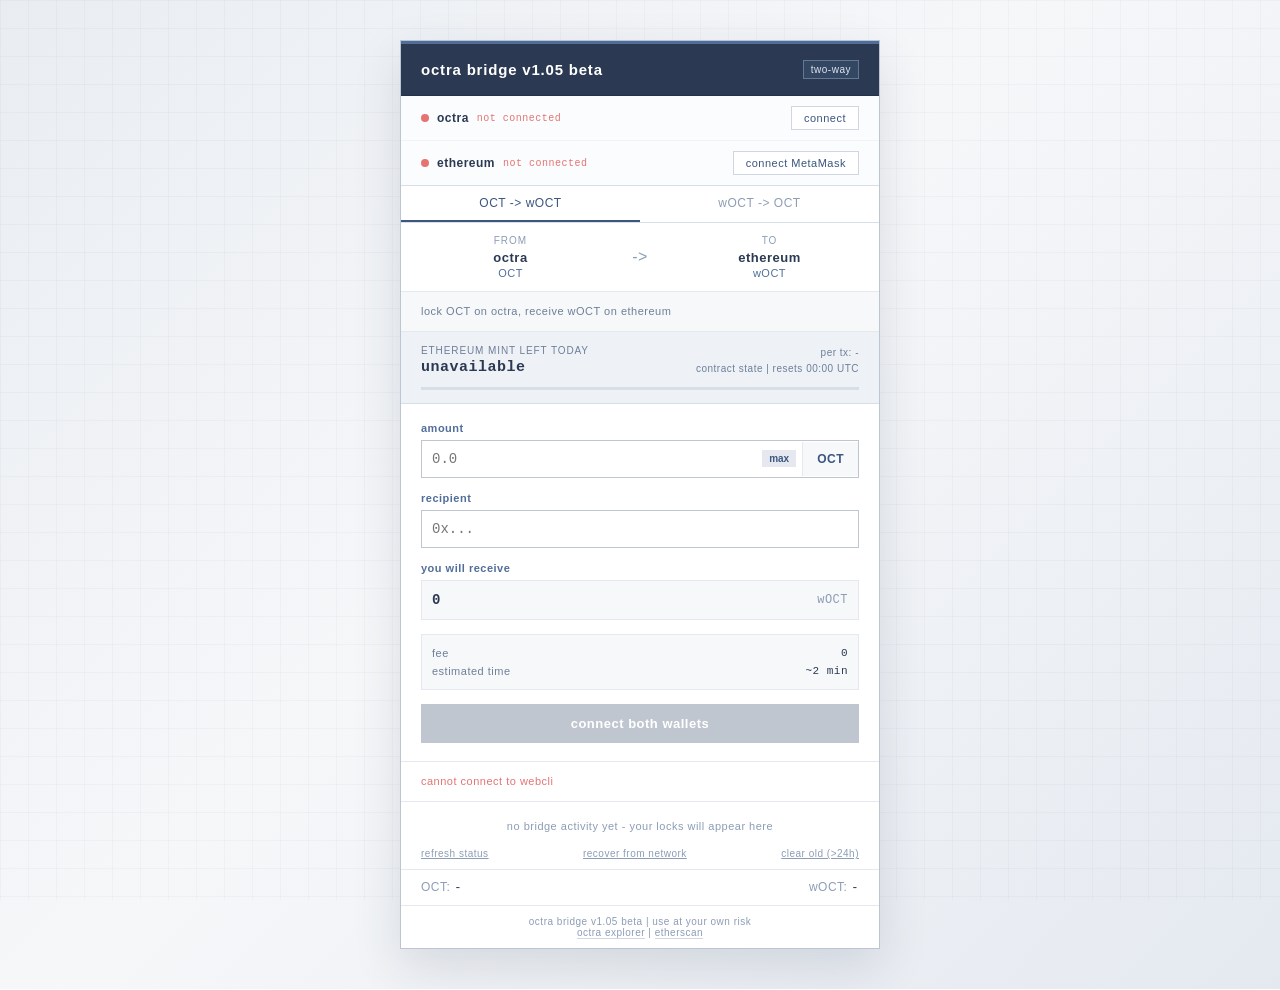
==== commit 0a104b71: "minor improvements to webcli" ====
--- a/static/bridge.html
+++ b/static/bridge.html
@@ -3,15 +3,18 @@
 <head>
 <meta charset="UTF-8">
 <meta name="viewport" content="width=device-width, initial-scale=1.0">
-<meta http-equiv="Content-Security-Policy" content="default-src 'self' 'unsafe-inline'; connect-src 'self' http://178.62.60.204:8090 https://ethereum-sepolia-rpc.publicnode.com https://*.infura.io https://*.publicnode.com https://*.octra.network wss://* ws://*;">
-<title>octra bridge</title>
+<meta http-equiv="Content-Security-Policy" content="default-src 'self'; script-src 'self'; style-src 'self' 'unsafe-inline'; img-src 'self' data: https:; connect-src 'self' https://ethereum-rpc.publicnode.com https://relayer-002838819188.octra.network; object-src 'none'; base-uri 'none'; form-action 'self'; frame-ancestors 'none';">
+<title>octra bridge v1.05 beta</title>
 <style>
 *{margin:0;padding:0;box-sizing:border-box}
-body{font-family:Tahoma,arial,sans-serif;background:#F0F2F5;color:#2B3A52;min-height:100vh;display:flex;justify-content:center;align-items:flex-start;padding:40px 16px;font-size:12px;letter-spacing:0.5px}
-.bridge-wrap{width:100%;max-width:460px;background:#fff;border:1px solid #D0D7E2;overflow:hidden}
-.bridge-header{padding:14px 20px;border-bottom:1px solid #E5E9EF;display:flex;align-items:center;justify-content:space-between}
-.bridge-header h1{font-size:14px;font-weight:600;color:#2B3A52}
-.connect-section{border-bottom:1px solid #E5E9EF}
+body{font-family:Tahoma,arial,sans-serif;background:linear-gradient(135deg,#E9EDF2 0%,#F6F7F9 46%,#E4E9F0 100%);color:#2B3A52;min-height:100vh;display:flex;justify-content:center;align-items:flex-start;padding:40px 16px;font-size:12px;letter-spacing:0.5px}
+body:before{content:"";position:fixed;inset:0;pointer-events:none;background:linear-gradient(rgba(59,86,127,.035) 1px,transparent 1px),linear-gradient(90deg,rgba(59,86,127,.035) 1px,transparent 1px);background-size:28px 28px}
+.bridge-wrap{position:relative;width:100%;max-width:480px;background:#fff;border:1px solid #BCC6D3;box-shadow:0 18px 45px rgba(43,58,82,.14);overflow:hidden}
+.bridge-wrap:before{content:"";display:block;height:3px;background:#516E9A}
+.bridge-header{padding:16px 20px;background:#2B3A52;border-bottom:1px solid #243247;display:flex;align-items:center;justify-content:space-between}
+.bridge-header h1{font-size:15px;font-weight:600;color:#fff;letter-spacing:.8px}
+.bridge-version{font-size:10px;color:#DCE4EE;border:1px solid #637895;padding:3px 7px;background:#344762}
+.connect-section{border-bottom:1px solid #D8DEE7;background:#FBFCFD}
 .connect-row{display:flex;align-items:center;justify-content:space-between;padding:10px 20px;border-bottom:1px solid #F0F2F5}
 .connect-row:last-child{border-bottom:none}
 .connect-row .cr-left{display:flex;align-items:center;gap:8px}
@@ -24,7 +27,7 @@
 .connect-btn{padding:5px 12px;font-size:11px;font-weight:500;border:1px solid #D0D7E2;background:#fff;color:#3B567F;cursor:pointer;font-family:Tahoma,arial,sans-serif;letter-spacing:0.5px}
 .connect-btn:hover{background:#F7F8FA}
 .connect-btn.connected{border-color:#4CAF50;color:#4CAF50;cursor:default}
-.dir-tabs{display:flex;border-bottom:1px solid #E5E9EF}
+.dir-tabs{display:flex;border-bottom:1px solid #D8DEE7;background:#F7F9FB}
 .dir-tabs button{flex:1;padding:10px;font-size:12px;font-weight:500;border:none;background:#fff;cursor:pointer;color:#8C9DB6;border-bottom:2px solid transparent;transition:all 0.15s;font-family:Tahoma,arial,sans-serif;letter-spacing:0.5px}
 .dir-tabs button.active{color:#3B567F;border-bottom-color:#3B567F}
 .dir-tabs button:hover{background:#F7F8FA}
@@ -34,11 +37,18 @@
 .chain-box .chain-name{font-size:13px;font-weight:600;color:#2B3A52}
 .chain-box .chain-token{font-size:11px;color:#516E9A;margin-top:2px}
 .chain-arrow{width:40px;display:flex;align-items:center;justify-content:center;font-size:16px;color:#8C9DB6;flex-shrink:0}
-.notice-bar{padding:10px 20px;background:#F7F8FA;border-bottom:1px solid #E5E9EF;font-size:11px;color:#8C9DB6;line-height:170%}
-.notice-bar .disclaimer{color:#B0B8C8;font-size:10px;margin-top:4px}
-.bridge-body{padding:16px 20px}
+.notice-bar{padding:10px 20px;background:#F7F8FA;border-bottom:1px solid #E5E9EF;font-size:11px;color:#6E7F98;line-height:170%}
+.capacity-panel{padding:13px 20px;border-bottom:1px solid #D8DEE7;background:#EEF2F7}
+.capacity-top{display:flex;align-items:flex-start;justify-content:space-between;gap:16px}
+.capacity-copy{min-width:0}
+.capacity-label{font-size:10px;color:#6E7F98;text-transform:uppercase;letter-spacing:.9px}
+.capacity-value{margin-top:3px;font-family:monospace;font-size:15px;font-weight:600;color:#2B3A52}
+.capacity-meta{text-align:right;font-size:10px;color:#6E7F98;line-height:1.6}
+.capacity-meter{height:3px;margin-top:10px;background:#D6DEE8;overflow:hidden}
+.capacity-meter span{display:block;width:0;height:100%;background:#516E9A;transition:width .2s ease}
+.bridge-body{padding:18px 20px}
 .input-group{margin-bottom:14px}
-.input-group label{display:block;font-size:11px;color:#8C9DB6;letter-spacing:0.5px;margin-bottom:4px}
+.input-group label{display:block;font-size:11px;font-weight:600;color:#516E9A;letter-spacing:0.5px;margin-bottom:6px}
 .input-row{display:flex;align-items:center;border:1px solid #C0C6D0;overflow:hidden;transition:border-color 0.15s}
 .input-row:focus-within{border-color:#3B567F}
 .input-row input{flex:1;padding:10px;font-size:14px;font-family:monospace;border:none;outline:none;background:transparent}
@@ -48,8 +58,8 @@
 .output-box{padding:10px;background:#F7F8FA;border:1px solid #E5E9EF;font-family:monospace;font-size:14px;color:#2B3A52;min-height:40px;display:flex;align-items:center;justify-content:space-between}
 .output-box .out-val{font-weight:600}
 .output-box .out-token{color:#8C9DB6;font-size:12px}
-.info-rows{margin:14px 0;font-size:12px;color:#516E9A}
-.info-rows .info-row{display:flex;justify-content:space-between;padding:3px 0}
+.info-rows{margin:14px 0;padding:9px 10px;background:#F7F8FA;border:1px solid #E5E9EF;font-size:11px;color:#6E7F98}
+.info-rows .info-row{display:flex;justify-content:space-between;padding:3px 0;gap:16px}
 .info-rows .info-row .val{font-family:monospace;color:#2B3A52}
 .bridge-btn{width:100%;padding:12px;font-size:13px;font-weight:600;border:none;cursor:pointer;background:#3B567F;color:#fff;transition:background 0.15s;font-family:Tahoma,arial,sans-serif;letter-spacing:0.5px}
 .bridge-btn:hover{background:#2B4060}
@@ -57,7 +67,7 @@
 .bridge-btn.loading{opacity:0.7;pointer-events:none}
 .balance-bar{padding:10px 20px;border-top:1px solid #E5E9EF;font-size:12px;color:#8C9DB6;display:flex;justify-content:space-between}
 .balance-bar .bal-val{font-family:monospace;color:#2B3A52;font-weight:500}
-.status-msg{padding:10px 20px;font-size:12px;text-align:center;display:none}
+.status-msg{padding:11px 20px;font-size:11px;text-align:left;line-height:1.6;border-top:1px solid #E5E9EF;display:none}
 .status-msg.ok{color:#4CAF50;display:block}
 .status-msg.err{color:#E57373;display:block}
 .status-msg.info{color:#516E9A;display:block}
@@ -74,8 +84,8 @@
 .modal-btns .btn-cancel:hover{background:#D0D7E2}
 .modal-btns .btn-confirm{background:#3B567F;color:#fff}
 .modal-btns .btn-confirm:hover{background:#2B4060}
-.progress-steps{margin:10px 0;font-size:12px;color:#8C9DB6}
-.progress-steps .step{padding:4px 0;display:flex;align-items:center;gap:8px}
+.progress-steps{margin:12px 0;font-size:11px;color:#8C9DB6}
+.progress-steps .step{padding:5px 0;display:flex;align-items:center;gap:8px}
 .progress-steps .step .dot{width:8px;height:8px;border-radius:50%;background:#C0C6D0;flex-shrink:0}
 .progress-steps .step.active .dot{background:#3B567F}
 .progress-steps .step.done .dot{background:#4CAF50}
@@ -83,7 +93,7 @@
 .progress-steps .step.active{color:#3B567F;font-weight:500}
 .progress-steps .step.done{color:#4CAF50}
 .progress-steps .step.fail{color:#E57373}
-.warning-box{margin:10px 0;padding:10px;background:#FFF8E1;border:1px solid #FFE082;font-size:11px;color:#795548;line-height:160%}
+.warning-box{margin:10px 0;padding:10px;background:#F7F8FA;border:1px solid #D8DEE7;font-size:11px;color:#516E9A;line-height:160%}
 .footer-bar{padding:10px 20px;border-top:1px solid #E5E9EF;text-align:center;font-size:10px;color:#8C9DB6}
 .footer-bar a{color:#8C9DB6;text-decoration:none;border-bottom:1px solid #D0D7E2}
 .history-section{border-top:1px solid #E5E9EF;padding:10px 20px}
@@ -105,14 +115,20 @@
 .history-list .hs-item .hs-status.claiming{color:#FF9800;border-color:#FFE0B2;cursor:wait}
 .hs-actions{display:flex;justify-content:space-between;margin-top:8px;font-size:10px;color:#8C9DB6}
 .hs-actions a{color:#8C9DB6;cursor:pointer;text-decoration:underline}
-@media(max-width:500px){body{padding:0;align-items:stretch}.bridge-wrap{border:none;min-height:100vh}}
+@media(max-width:500px){body{padding:0;align-items:stretch}.bridge-wrap{max-width:none;border:none;box-shadow:none;min-height:100vh}.bridge-wrap:before{height:2px}.capacity-top{gap:10px}.capacity-value{font-size:14px}}
+
+a, button, input, select, textarea, [class*="btn"], [class*="tab"] { transition: background .12s ease, color .12s ease, border-color .12s ease, box-shadow .12s ease, transform .08s ease; }
+button:not(:disabled):active, [class*="btn"]:not(:disabled):active { transform: translateY(1px); }
+input:focus, select:focus, textarea:focus { box-shadow: inset 0 0 0 1px rgba(81, 110, 154, .35); }
+button:focus-visible, a:focus-visible, [class*="btn"]:focus-visible { outline: 1px solid #516E9A; outline-offset: -2px; }
+tr:hover td { background: #F6F7F9; }
 </style>
 </head>
 <body>
 <div class="bridge-wrap" id="app">
   <div class="bridge-header">
-    <h1>octra bridge</h1>
-    <span style="font-size:10px;color:#8C9DB6">v1 experimental</span>
+    <h1>octra bridge v1.05 beta</h1>
+    <span class="bridge-version">two-way</span>
   </div>
 
   <div class="connect-section">
@@ -122,7 +138,7 @@
         <span class="cr-chain">octra</span>
         <span class="cr-addr none" id="octra-addr">not connected</span>
       </div>
-      <button class="connect-btn" id="octra-connect-btn" onclick="connectOctra()">connect</button>
+      <button class="connect-btn" id="octra-connect-btn" data-action="connectOctra">connect</button>
     </div>
     <div class="connect-row">
       <div class="cr-left">
@@ -130,13 +146,13 @@
         <span class="cr-chain">ethereum</span>
         <span class="cr-addr none" id="eth-addr">not connected</span>
       </div>
-      <button class="connect-btn" id="eth-connect-btn" onclick="connectEth()">connect MetaMask</button>
+      <button class="connect-btn" id="eth-connect-btn" data-action="connectEth">connect MetaMask</button>
     </div>
   </div>
 
   <div class="dir-tabs">
-    <button id="tab-o2e" class="active" onclick="setDir('o2e')">OCT -> wOCT</button>
-    <button id="tab-e2o" onclick="setDir('e2o')">wOCT -> OCT</button>
+    <button id="tab-o2e" class="active" data-action="setDir" data-arg="o2e">OCT -> wOCT</button>
+    <button id="tab-e2o" data-action="setDir" data-arg="e2o">wOCT -> OCT</button>
   </div>
 
   <div class="chain-bar">
@@ -157,12 +173,26 @@
     <div id="notice-text">lock OCT on octra, receive wOCT on ethereum</div>
   </div>
 
+  <div class="capacity-panel" aria-live="polite">
+    <div class="capacity-top">
+      <div class="capacity-copy">
+        <div class="capacity-label" id="capacity-label">ethereum mint left today</div>
+        <div class="capacity-value" id="capacity-value">loading...</div>
+      </div>
+      <div class="capacity-meta">
+        <div id="capacity-tx">per tx: -</div>
+        <div>contract state | resets 00:00 UTC</div>
+      </div>
+    </div>
+    <div class="capacity-meter" aria-hidden="true"><span id="capacity-meter"></span></div>
+  </div>
+
   <div class="bridge-body">
     <div class="input-group">
       <label>amount</label>
       <div class="input-row">
-        <input type="text" id="bridge-amount" placeholder="0.0" inputmode="decimal" autocomplete="off" oninput="validateForm()">
-        <button class="max-btn" onclick="setMax()">max</button>
+        <input type="text" id="bridge-amount" placeholder="0.0" inputmode="decimal" autocomplete="off" data-input="validateForm">
+        <button class="max-btn" data-action="setMax">max</button>
         <div class="token-label" id="input-token">OCT</div>
       </div>
     </div>
@@ -170,7 +200,7 @@
     <div class="input-group" id="recipient-group">
       <label id="recipient-label">recipient</label>
       <div class="input-row">
-        <input type="text" id="recipient" placeholder="0x..." autocomplete="off" spellcheck="false" oninput="validateForm()">
+        <input type="text" id="recipient" placeholder="0x..." autocomplete="off" spellcheck="false" data-input="validateForm">
       </div>
     </div>
 
@@ -187,7 +217,7 @@
       <div class="info-row"><span>estimated time</span><span class="val">~2 min</span></div>
     </div>
 
-    <button class="bridge-btn" id="bridge-btn" onclick="doBridge()" disabled>connect both wallets</button>
+    <button class="bridge-btn" id="bridge-btn" data-action="doBridge" disabled>connect both wallets</button>
   </div>
 
   <div id="status-area" class="status-msg"></div>
@@ -196,9 +226,9 @@
   <div class="history-section" id="history-section" style="display:none">
     <div class="history-list" id="history-list"></div>
     <div class="hs-actions">
-      <a onclick="historyRefreshAll()">refresh status</a>
-      <a onclick="recoveryFetch(false)">recover from network</a>
-      <a onclick="historyClearOld()">clear old (&gt;24h)</a>
+      <a href="#" data-action="historyRefreshAll" data-prevent="1">refresh status</a>
+      <a href="#" data-action="recoveryFetch" data-prevent="1">recover from network</a>
+      <a href="#" data-action="historyClearOld" data-prevent="1">clear old (&gt;24h)</a>
     </div>
   </div>
 
@@ -208,9 +238,9 @@
   </div>
 
   <div class="footer-bar">
-    octra bridge v1 | this project is in beta | use at your own risk<br>
-    <a href="https://octrascan.io" target="_blank">octra explorer</a> |
-    <a href="https://etherscan.io" target="_blank">etherscan</a>
+    octra bridge v1.05 beta | use at your own risk<br>
+    <a href="https://octrascan.io" target="_blank" rel="noopener noreferrer">octra explorer</a> |
+    <a href="https://etherscan.io" target="_blank" rel="noopener noreferrer">etherscan</a>
   </div>
 
   <div class="modal-bg" id="confirm-modal">
@@ -225,8 +255,8 @@
       </div>
       <div class="warning-box" id="cm-warning"></div>
       <div class="modal-btns" style="margin-top:14px">
-        <button class="btn-cancel" onclick="closeModal()">cancel</button>
-        <button class="btn-confirm" id="cm-confirm-btn" onclick="confirmBridge()">confirm</button>
+        <button class="btn-cancel" data-action="closeModal">cancel</button>
+        <button class="btn-confirm" id="cm-confirm-btn" data-action="confirmBridge">confirm</button>
       </div>
     </div>
   </div>
@@ -236,1234 +266,12 @@
       <h2>connect wallet</h2>
       <div id="wallet-list"></div>
       <div class="modal-btns" style="margin-top:14px">
-        <button class="btn-cancel" onclick="closeWalletModal()">cancel</button>
+        <button class="btn-cancel" data-action="closeWalletModal">cancel</button>
       </div>
     </div>
   </div>
 </div>
 
-<script>
-const BRIDGE_VAULT = 'oct5MrNfjiXFNRDLwsodn8Zm9hDKNGAYt3eQDCQ52bSpCHq';
-const WOCT_ADDR = '0x4647e1fE715c9e23959022C2416C71867F5a6E80';
-const ETH_BRIDGE = '0xE7eD69b852fd2a1406080B26A37e8E04e7dA4caE';
-const SIGNER_URL = '/api/bridge/signer';
-const RECOVERY_URL = 'https://relayer-002838819188.octra.network/recovery.json';
-const MAINNET_CHAIN_ID = '0x1';
-const ETH_FALLBACK_RPC = 'https://ethereum.publicnode.com';
-const ETHEREUM_MAINNET_PARAMS = {
-  chainId: MAINNET_CHAIN_ID,
-  chainName: 'Ethereum Mainnet',
-  nativeCurrency: {
-    name: 'Ether',
-    symbol: 'ETH',
-    decimals: 18
-  },
-  rpcUrls: ['https://ethereum-rpc.publicnode.com'],
-  blockExplorerUrls: ['https://etherscan.io']
-};
-const ETH_CHAIN_NAMES = {
-  '0x1': 'Ethereum Mainnet',
-  '0x2105': 'Base',
-  '0xa4b1': 'Arbitrum One',
-  '0xa': 'Optimism',
-  '0x89': 'Polygon',
-  '0x38': 'BSC',
-  '0xa86a': 'Avalanche',
-  '0xfa': 'Fantom',
-  '0x144': 'zkSync',
-  '0xaa36a7': 'Sepolia',
-  '0xaa37dc': 'OP Sepolia',
-  '0x14a34': 'Base Sepolia',
-  '0x66eee': 'Arbitrum Sepolia'
-};
-const OCT_DECIMALS = 6;
-const OCTRA_BRIDGE_OU_RAW = '1000';
-
-let _currentChainId = null;
-
-let _dir = 'o2e';
-let _octraAddr = '';
-let _ethAddr = '';
-let _octBalance = '0';
-let _woctBalance = '0';
-let _ethProvider = null;
-
-async function wcli(method, path, body) {
-  var opts = { method: method, headers: {} };
-  if (body) { opts.headers['Content-Type'] = 'application/json'; opts.body = JSON.stringify(body); }
-  var res = await fetch('/api' + path, opts);
-  var text = await res.text();
-  var data = null;
-  try { data = text ? JSON.parse(text) : null; } catch(e) {}
-  if (!res.ok) {
-    var msg = data && data.error ? data.error : (text || ('HTTP ' + res.status));
-    throw new Error('WebCLI error: ' + res.status + ' - ' + msg);
-  }
-  return data || {};
-}
-
-async function ethCallWithFallback(tx) {
-  try {
-    if (_ethProvider) {
-      return await _ethProvider.request({method:'eth_call', params:[tx, 'latest']});
-    }
-  } catch(e) {
-    var primaryError = e;
-    try {
-      var resp = await fetch(ETH_FALLBACK_RPC, {
-        method:'POST',
-        headers:{'Content-Type':'application/json'},
-        body:JSON.stringify({jsonrpc:'2.0', id:1, method:'eth_call', params:[tx, 'latest']})
-      });
-      var data = await resp.json();
-      if (data && !data.error) return data.result;
-      throw new Error(data && data.error ? data.error.message : 'fallback eth_call failed');
-    } catch(_) {
-      throw primaryError;
-    }
-  }
-  var resp2 = await fetch(ETH_FALLBACK_RPC, {
-    method:'POST',
-    headers:{'Content-Type':'application/json'},
-    body:JSON.stringify({jsonrpc:'2.0', id:1, method:'eth_call', params:[tx, 'latest']})
-  });
-  var data2 = await resp2.json();
-  if (data2 && data2.error) throw new Error(data2.error.message || 'fallback eth_call failed');
-  return data2.result;
-}
-
-async function connectOctra() {
-  try {
-    var st = await wcli('GET', '/wallet/status');
-    if (!st.loaded) { showStatus('err', 'unlock your wallet in webcli first'); return; }
-    var info = await wcli('GET', '/wallet');
-    _octraAddr = info.address;
-    $('octra-addr').textContent = _octraAddr.substring(0, 12) + '...' + _octraAddr.slice(-4);
-    $('octra-addr').classList.remove('none');
-    $('octra-dot').classList.replace('off', 'on');
-    $('octra-connect-btn').textContent = 'connected';
-    $('octra-connect-btn').classList.add('connected');
-    await refreshBalances();
-    validateForm();
-  } catch(e) { showStatus('err', 'cannot connect to webcli'); }
-}
-
-var _detectedWallets = [];
-var _eip6963Providers = [];
-
-window.addEventListener('eip6963:announceProvider', function(e) {
-  _eip6963Providers.push({ name: e.detail.info.name, icon: e.detail.info.icon, provider: e.detail.provider, rdns: e.detail.info.rdns });
-});
-window.dispatchEvent(new Event('eip6963:requestProvider'));
-
-async function connectEth() {
-  setTimeout(function() { _connectEthInner(); }, 100);
-}
-
-async function _connectEthInner() {
-  if (_eip6963Providers.length > 0) {
-    _detectedWallets = _eip6963Providers.map(function(w) { return { name: w.name, provider: w.provider, icon: w.icon }; });
-  } else if (window.ethereum) {
-    _detectedWallets = [{ name: window.ethereum.isMetaMask ? 'MetaMask' : 'Wallet', provider: window.ethereum, icon: null }];
-  } else {
-    showStatus('err', 'no EVM wallet found. install MetaMask.');
-    return;
-  }
-
-  if (_detectedWallets.length === 1) {
-    await connectWithProvider(_detectedWallets[0]);
-    return;
-  }
-
-  var html = '';
-  _detectedWallets.forEach(function(w, i) {
-    var iconHtml = w.icon ? '<img src="' + w.icon + '" width="20" height="20" style="vertical-align:middle;margin-right:8px;border-radius:4px">' : '';
-    html += '<button onclick="selectWallet(' + i + ')" style="display:flex;align-items:center;width:100%;padding:10px;margin:4px 0;font-size:13px;font-weight:500;border:1px solid #D0D7E2;background:#fff;color:#2B3A52;cursor:pointer;text-align:left;font-family:Tahoma,arial,sans-serif">' + iconHtml + esc(w.name) + '</button>';
-  });
-  $('wallet-list').innerHTML = html;
-  $('wallet-modal').classList.add('show');
-}
-
-function closeWalletModal() { $('wallet-modal').classList.remove('show'); }
-
-async function selectWallet(idx) {
-  $('wallet-modal').classList.remove('show');
-  await connectWithProvider(_detectedWallets[idx]);
-}
-
-async function detectChainId() {
-  if (!_ethProvider) return null;
-  try {
-    const chainId = await _ethProvider.request({ method: 'eth_chainId' });
-    _currentChainId = chainId;
-    return chainId;
-  } catch(e) {
-    return null;
-  }
-}
-
-async function switchToEthereumMainnet() {
-  if (!_ethProvider) return false;
-  try {
-    await _ethProvider.request({
-      method: 'wallet_switchEthereumChain',
-      params: [{ chainId: MAINNET_CHAIN_ID }]
-    });
-  } catch(e) {
-    if (e && e.code === 4902) {
-      await _ethProvider.request({
-        method: 'wallet_addEthereumChain',
-        params: [ETHEREUM_MAINNET_PARAMS]
-      });
-    } else {
-      throw e;
-    }
-  }
-  const chainId = await detectChainId();
-  return chainId === MAINNET_CHAIN_ID;
-}
-
-async function ensureCorrectChain() {
-  if (!_ethProvider) { showStatus('err', 'connect metamask first'); return false; }
-  const chainId = await detectChainId();
-  if (chainId === MAINNET_CHAIN_ID) return true;
-  const name = ETH_CHAIN_NAMES[chainId] || ('chain ' + chainId);
-  showStatus('info', 'switching from <b>' + name + '</b> to Ethereum Mainnet...');
-  try {
-    const switched = await switchToEthereumMainnet();
-    if (switched) {
-      showStatus('info', 'switched to Ethereum Mainnet');
-      updateChainBadge();
-      validateForm();
-      return true;
-    }
-    showStatus('err', 'wallet did not switch to Ethereum Mainnet');
-    return false;
-  } catch(e) {
-    const msg = (e && e.message) || String(e);
-    showStatus('err', 'could not auto-switch: ' + msg + ' — please switch manually in your wallet');
-    return false;
-  }
-}
-
-function updateChainBadge() {
-  var el = $('eth-chain-badge');
-  if (!el) return;
-  if (!_currentChainId) {
-    el.textContent = '';
-    el.className = 'eth-chain-badge hidden';
-    return;
-  }
-  var name = ETH_CHAIN_NAMES[_currentChainId] || ('chain ' + _currentChainId);
-  if (_currentChainId === MAINNET_CHAIN_ID) {
-    el.textContent = 'Ethereum Mainnet';
-    el.className = 'eth-chain-badge ok';
-  } else {
-    el.textContent = 'WRONG: ' + name;
-    el.className = 'eth-chain-badge bad';
-  }
-}
-
-async function connectWithProvider(w) {
-  _ethProvider = w.provider;
-  try {
-    const accounts = await _ethProvider.request({ method: 'eth_requestAccounts' });
-    if (!accounts.length) return;
-    _ethAddr = accounts[0];
-    $('eth-addr').textContent = _ethAddr.substring(0, 8) + '...' + _ethAddr.slice(-4);
-    $('eth-addr').classList.remove('none');
-    $('eth-dot').classList.replace('off', 'on');
-    $('eth-connect-btn').textContent = w.name;
-    $('eth-connect-btn').classList.add('connected');
-    if (_dir === 'o2e') $('recipient').value = _ethAddr;
-    else $('recipient').value = _octraAddr || '';
-    try { localStorage.setItem('bridge_eth_wallet', w.name); } catch(e) {}
-    await detectChainId();
-    updateChainBadge();
-    if (_currentChainId !== MAINNET_CHAIN_ID) await ensureCorrectChain();
-    await refreshBalances();
-    validateForm();
-    try { recoveryFetch(true); } catch(e) {}
-    _ethProvider.on('accountsChanged', function(accs) {
-      if (accs.length) {
-        _ethAddr = accs[0];
-        $('eth-addr').textContent = _ethAddr.substring(0, 8) + '...' + _ethAddr.slice(-4);
-        refreshBalances();
-        validateForm();
-        try { recoveryFetch(true); } catch(e) {}
-      }
-    });
-    _ethProvider.on('chainChanged', function(cid) {
-      _currentChainId = cid;
-      updateChainBadge();
-      if (cid === MAINNET_CHAIN_ID) {
-        showStatus('ok', 'switched to Ethereum Mainnet');
-      } else {
-        const name = ETH_CHAIN_NAMES[cid] || ('chain ' + cid);
-        showStatus('err', 'wrong network: <b>' + name + '</b>. click bridge to switch back to Ethereum Mainnet.');
-      }
-      refreshBalances();
-      validateForm();
-    });
-  } catch(e) { showStatus('err', w.name + ': ' + e.message); }
-}
-
-async function refreshBalances() {
-  if (_octraAddr) {
-    try { var b = await wcli('GET', '/balance'); _octBalance = b.public_balance || b.balance_raw || '0'; $('bal-oct').textContent = fmtU(_octBalance, OCT_DECIMALS); } catch(e) {}
-  }
-  if (_ethAddr && WOCT_ADDR) {
-    try {
-      var data = '0x70a08231000000000000000000000000' + _ethAddr.substring(2);
-      var result = await _ethProvider.request({ method: 'eth_call', params: [{ to: WOCT_ADDR, data: data }, 'latest'] });
-      _woctBalance = (!result || result === '0x' || result === '0x0') ? '0' : BigInt(result).toString();
-      $('bal-woct').textContent = fmtU(_woctBalance, OCT_DECIMALS);
-    } catch(e) { _woctBalance = '0'; $('bal-woct').textContent = '0'; }
-  }
-}
-
-function setDir(d) {
-  _dir = d;
-  $('tab-o2e').className = d === 'o2e' ? 'active' : '';
-  $('tab-e2o').className = d === 'e2o' ? 'active' : '';
-  if (d === 'o2e') {
-    $('from-chain').textContent = 'octra'; $('from-token').textContent = 'OCT';
-    $('to-chain').textContent = 'ethereum'; $('to-token').textContent = 'wOCT';
-    $('input-token').textContent = 'OCT'; $('output-token').textContent = 'wOCT';
-    $('recipient-label').textContent = 'ethereum recipient';
-    $('recipient').placeholder = '0x...';
-    $('recipient').value = _ethAddr || '';
-    $('notice-text').textContent = 'lock OCT on octra, receive wOCT on ethereum';
-  } else {
-    $('from-chain').textContent = 'ethereum'; $('from-token').textContent = 'wOCT';
-    $('to-chain').textContent = 'octra'; $('to-token').textContent = 'OCT';
-    $('input-token').textContent = 'wOCT'; $('output-token').textContent = 'OCT';
-    $('recipient-label').textContent = 'octra recipient';
-    $('recipient').placeholder = 'oct...';
-    $('recipient').value = _octraAddr || '';
-    $('notice-text').textContent = 'burn wOCT on ethereum, receive OCT on octra';
-  }
-  $('bridge-amount').value = '';
-  $('output-val').textContent = '0';
-  clearStatus();
-  validateForm();
-}
-
-function validateForm() {
-  const btn = $('bridge-btn');
-  const amtStr = $('bridge-amount').value.trim();
-  const recip = $('recipient').value.trim();
-  const amt = parseFloat(amtStr);
-  $('output-val').textContent = (amtStr && !isNaN(amt) && amt > 0) ? addCommas(amtStr) : '0';
-  if (!_octraAddr || !_ethAddr) { btn.disabled = true; btn.textContent = 'connect both wallets'; return; }
-  if (!amtStr || isNaN(amt) || amt <= 0) { btn.disabled = true; btn.textContent = 'enter amount'; return; }
-  const rawAmt = parseU(amtStr, OCT_DECIMALS);
-  if (_dir === 'o2e') {
-    if (BigInt(rawAmt) + BigInt(OCTRA_BRIDGE_OU_RAW) > BigInt(_octBalance)) {
-      btn.disabled = true;
-      btn.textContent = 'insufficient OCT incl. fee';
-      return;
-    }
-    if (!recip || !/^0x[0-9a-fA-F]{40}$/.test(recip)) { btn.disabled = true; btn.textContent = 'enter valid ETH address'; return; }
-    if (_currentChainId && _currentChainId !== MAINNET_CHAIN_ID) { btn.disabled = false; btn.textContent = 'switch to ethereum mainnet'; return; }
-    btn.disabled = false; btn.textContent = 'bridge ' + amtStr + ' OCT';
-  } else {
-    if (BigInt(rawAmt) > BigInt(_woctBalance)) { btn.disabled = true; btn.textContent = 'insufficient wOCT'; return; }
-    if (!recip || recip.length !== 47 || recip.substring(0, 3) !== 'oct') { btn.disabled = true; btn.textContent = 'enter valid octra address'; return; }
-    if (_currentChainId && _currentChainId !== MAINNET_CHAIN_ID) { btn.disabled = false; btn.textContent = 'switch to ethereum mainnet'; return; }
-    btn.disabled = false; btn.textContent = 'bridge ' + amtStr + ' wOCT';
-  }
-}
-
-function setMax() {
-  if (_dir === 'o2e') {
-    var maxRaw = BigInt(_octBalance) - BigInt(OCTRA_BRIDGE_OU_RAW);
-    $('bridge-amount').value = fmtU(maxRaw > 0n ? maxRaw.toString() : '0', OCT_DECIMALS);
-  }
-  else $('bridge-amount').value = fmtU(_woctBalance, OCT_DECIMALS);
-  validateForm();
-}
-
-async function doBridge() {
-  if (!await ensureCorrectChain()) return;
-  const amt = $('bridge-amount').value.trim();
-  const recip = $('recipient').value.trim();
-  if (_dir === 'o2e') {
-    $('cm-title').textContent = 'confirm: lock OCT';
-    $('cm-action').textContent = 'lock OCT -> mint wOCT';
-    $('cm-amount').textContent = amt + ' OCT';
-    $('cm-from').textContent = _octraAddr.substring(0, 14) + '...';
-    $('cm-to').textContent = recip;
-    $('cm-receive').textContent = amt + ' wOCT';
-    $('cm-warning').textContent = 'OCT will be locked on octra. wOCT will be minted on ethereum.';
-    $('cm-confirm-btn').textContent = 'lock & bridge';
-  } else {
-    $('cm-title').textContent = 'confirm: burn wOCT';
-    $('cm-action').textContent = 'burn wOCT -> unlock OCT';
-    $('cm-amount').textContent = amt + ' wOCT';
-    $('cm-from').textContent = _ethAddr.substring(0, 10) + '...';
-    $('cm-to').textContent = recip;
-    $('cm-receive').textContent = amt + ' OCT';
-    $('cm-warning').textContent = 'wOCT will be burned on ethereum. OCT will be unlocked on octra (~2 min).';
-    $('cm-confirm-btn').textContent = 'burn & bridge';
-  }
-  $('confirm-modal').classList.add('show');
-}
-
-function closeModal() { $('confirm-modal').classList.remove('show'); }
-
-async function confirmBridge() {
-  closeModal();
-  if (_dir === 'o2e') await doForward();
-  else await doReverse();
-}
-
-var _pendingClaim = null;
-
-var _activeHistoryId = null;
-
-async function doForward() {
-  if (!_ethProvider || !_ethAddr) { showStatus('err', 'connect metamask first'); return; }
-  if (!await ensureCorrectChain()) return;
-  var amt = $('bridge-amount').value.trim();
-  var recip = $('recipient').value.trim();
-  var rawAmt = parseU(amt, OCT_DECIMALS);
-  var btn = $('bridge-btn');
-  btn.disabled = true; btn.classList.add('loading'); btn.textContent = 'bridging...';
-  clearStatus();
-
-  _pendingClaim = null;
-  _activeHistoryId = null;
-  var oldClaimBtn = $('claim-btn');
-  if (oldClaimBtn) oldClaimBtn.remove();
-  showProgress([
-    { id: 'lock', text: 'locking ' + amt + ' OCT on octra...' },
-    { id: 'confirm', text: 'waiting for epoch confirmation...' },
-    { id: 'header', text: 'waiting for bridge header on ethereum...' },
-    { id: 'claim', text: 'claim wOCT (your MetaMask transaction)...' }
-  ]);
-  setStep('lock', 'active');
-  try {
-    var r = await wcli('POST', '/contract/call', {
-      address: BRIDGE_VAULT, method: 'lock_to_eth', params: [recip], amount: rawAmt, ou: OCTRA_BRIDGE_OU_RAW
-    });
-    if (!r.tx_hash) throw new Error('no tx_hash');
-    setStep('lock', 'done'); setStep('confirm', 'active');
-    showStatus('info', 'locked! <a href="https://octrascan.io/tx.html?hash=' + r.tx_hash + '" target="_blank" style="color:#3B567F">' + r.tx_hash.substring(0, 16) + '...</a>');
-
-    _activeHistoryId = 'lock_' + r.tx_hash.substring(0, 10) + '_' + Date.now();
-    historyAdd({
-      id: _activeHistoryId,
-      locked_at: Date.now(),
-      lock_tx_hash: r.tx_hash,
-      epoch: 0,
-      recipient: recip,
-      amount_raw: rawAmt,
-      amt_display: amt,
-      status: 'pending_header'
-    });
-
-    var receipt = await waitReceipt(r.tx_hash, 60);
-    if (!receipt || !receipt.success) {
-      if (_activeHistoryId) historyUpdate(_activeHistoryId, {last_error:'lock tx not confirmed in 60s, check refresh status later'});
-      throw new Error('lock transaction failed');
-    }
-    setStep('confirm', 'done'); setStep('header', 'active');
-    showStatus('info', 'OCT locked. waiting for bridge header (~1-2 min)...');
-
-    var epochId = receipt.epoch || 0;
-    if (!epochId) {
-      var txInfo = await wcli('GET', '/transaction?hash=' + r.tx_hash);
-      epochId = txInfo.epoch || 0;
-    }
-
-    if (_activeHistoryId) historyUpdate(_activeHistoryId, {epoch: epochId});
-
-    var claimData = await waitForClaimData(epochId, recip, rawAmt);
-    if (!claimData) throw new Error('bridge header not yet available, pls check history below - it will auto resume when header lands on eth');
-
-    showStatus('info', 'signer returned header. verifying it landed on ethereum...');
-    var simOk = false;
-    var simAttempts = 0;
-    var simMaxAttempts = 60;
-    var lastSimErr = '';
-    while (simAttempts < simMaxAttempts) {
-      try {
-        await ethCallWithFallback({ from: _ethAddr, to: ETH_BRIDGE, data: claimData.calldata });
-        simOk = true;
-        break;
-      } catch(simErr) {
-        lastSimErr = (simErr && (simErr.message || JSON.stringify(simErr))) || 'unknown';
-        simAttempts++;
-        showStatus('info', 'header not yet on ethereum. waiting for relayer ' + simAttempts + '/' + simMaxAttempts + ' (retry in 5s)...');
-        await new Promise(function(r) { setTimeout(r, 5000); });
-      }
-    }
-    if (!simOk) {
-      if (_activeHistoryId) historyUpdate(_activeHistoryId, {claim_data:claimData, last_error:lastSimErr});
-      throw new Error('header not verified on ethereum after 5 min. your lock is in history below - click "refresh status" there once relayer submits. last error: ' + lastSimErr);
-    }
-
-    setStep('header', 'done'); setStep('claim', 'active');
-    _pendingClaim = claimData;
-    if (_activeHistoryId) historyUpdate(_activeHistoryId, {status:'claimable', claim_data:claimData});
-    showClaimButton(amt);
-    showStatus('info', 'bridge header verified on ethereum. click button to claim your wOCT:');
-  } catch(e) { showStatus('err', e.message); setCurrentStepFail(); }
-  btn.classList.remove('loading'); validateForm();
-}
-
-function showClaimButton(amt) {
-  showStatus('info', 'bridge header ready. claim your wOCT:');
-  var existing = $('claim-btn');
-  if (existing) existing.remove();
-  var area = $('progress-area');
-  var btn = document.createElement('button');
-  btn.id = 'claim-btn';
-  btn.textContent = 'claim on ethereum ' + amt + ' wOCT';
-  btn.style.cssText = 'width:100%;padding:12px;font-size:13px;font-weight:600;border:none;cursor:pointer;background:#3B567F;color:#fff;margin-top:10px;font-family:Tahoma,arial,sans-serif';
-  btn.onclick = doClaim;
-  area.appendChild(btn);
-}
-
-async function waitForReceipt(txHash, timeoutMs) {
-  var start = Date.now();
-  var interval = 3000;
-  while (Date.now() - start < timeoutMs) {
-    try {
-      var receipt = await _ethProvider.request({
-        method: 'eth_getTransactionReceipt',
-        params: [txHash]
-      });
-      if (receipt && receipt.blockNumber) {
-        return receipt;
-      }
-    } catch(e) {}
-    await new Promise(function(r) { setTimeout(r, interval); });
-  }
-  return null;
-}
-
-async function getSafeGas() {
-  var floor = 10000000000n;
-  var priority = 2000000000n;
-  try {
-    var gasPriceHex = await _ethProvider.request({method: 'eth_gasPrice'});
-    var current = BigInt(gasPriceHex);
-    var doubled = current * 2n;
-    var maxFee = doubled > floor ? doubled : floor;
-    return {
-      maxFeePerGas: '0x' + maxFee.toString(16),
-      maxPriorityFeePerGas: '0x' + priority.toString(16)
-    };
-  } catch(e) {
-    return {
-      maxFeePerGas: '0x2540be400',
-      maxPriorityFeePerGas: '0x77359400'
-    };
-  }
-}
-
-async function doClaim() {
-  if (!_pendingClaim) return;
-  if (!await ensureCorrectChain()) return;
-  var claimBtn = $('claim-btn');
-  if (claimBtn) { claimBtn.disabled = true; claimBtn.textContent = 'submitting...'; }
-  var explorerBase = (typeof ETH_EXPLORER !== 'undefined' && ETH_EXPLORER) ? ETH_EXPLORER : 'https://etherscan.io';
-  var claimTx = null;
-  try {
-    var c = _pendingClaim;
-
-    if (claimBtn) { claimBtn.textContent = 'verifying...'; }
-    try {
-      await ethCallWithFallback({ from: _ethAddr, to: ETH_BRIDGE, data: c.calldata });
-    } catch(simErr) {
-      if (claimBtn) { claimBtn.disabled = false; claimBtn.textContent = 'claim on ethereum (retry)'; }
-      showStatus('err', 'claim would revert right now. header may have been evicted or state changed. pending claim preserved - click button to retry in a few seconds.');
-      return;
-    }
-
-    if (claimBtn) { claimBtn.textContent = 'submitting to metamask...'; }
-    var gas = await getSafeGas();
-    claimTx = await _ethProvider.request({
-      method: 'eth_sendTransaction',
-      params: [{ from: _ethAddr, to: ETH_BRIDGE, data: c.calldata, gas: '0x60000', maxFeePerGas: gas.maxFeePerGas, maxPriorityFeePerGas: gas.maxPriorityFeePerGas }]
-    });
-  } catch(e) {
-    if (claimBtn) { claimBtn.disabled = false; claimBtn.textContent = 'claim on ethereum (retry)'; }
-    showStatus('err', 'claim cancelled or rejected. click button to try again.');
-    return;
-  }
-
-  if (claimBtn) { claimBtn.textContent = 'waiting for confirmation...'; }
-  showStatus('info', 'tx submitted: <a href="' + explorerBase + '/tx/' + claimTx + '" target="_blank" style="color:#3B567F">' + claimTx.slice(0, 10) + '...</a> waiting for confirmation');
-
-  var receipt = await waitForReceipt(claimTx, 300000);
-
-  if (!receipt) {
-    if (claimBtn) { claimBtn.disabled = false; claimBtn.textContent = 'claim on ethereum (retry)'; }
-    showStatus('err', 'tx not confirmed in 5 min. it may still land later, or was dropped. pending claim is preserved - refresh page to retry.');
-    return;
-  }
-
-  if (receipt.status !== '0x1') {
-    if (claimBtn) { claimBtn.disabled = false; claimBtn.textContent = 'claim on ethereum (retry)'; }
-    showStatus('err', 'tx reverted on-chain. <a href="' + explorerBase + '/tx/' + claimTx + '" target="_blank" style="color:#3B567F">view on etherscan</a> - pending claim preserved, click button to retry.');
-    return;
-  }
-
-  setStep('claim', 'done');
-  if (claimBtn) claimBtn.remove();
-  showStatus('ok', 'wOCT claimed! <a href="' + explorerBase + '/tx/' + claimTx + '" target="_blank" style="color:#3B567F">view on etherscan</a>');
-  _pendingClaim = null;
-  if (_activeHistoryId) {
-    historyUpdate(_activeHistoryId, {status:'claimed', claim_tx_hash:claimTx});
-    _activeHistoryId = null;
-  }
-  await refreshBalances();
-}
-
-function historyLoad() {
-  try { return JSON.parse(localStorage.getItem('bridge_history') || '[]'); } catch(e) { return []; }
-}
-
-function historySave(arr) {
-  try { localStorage.setItem('bridge_history', JSON.stringify(arr.slice(0, 50))); } catch(e) {}
-}
-
-var _historyShowAll = false;
-var _historyPageSize = 5;
-
-function historyToggleShowAll() {
-  _historyShowAll = !_historyShowAll;
-  historyRender();
-}
-
-function historyGet(id) {
-  var arr = historyLoad();
-  for (var i = 0; i < arr.length; i++) if (arr[i].id === id) return arr[i];
-  return null;
-}
-
-function historyAdd(entry) {
-  var arr = historyLoad();
-  arr.unshift(entry);
-  historySave(arr);
-  historyRender();
-  return entry;
-}
-
-function historyUpdate(id, patch) {
-  var arr = historyLoad();
-  for (var i = 0; i < arr.length; i++) {
-    if (arr[i].id === id) {
-      for (var k in patch) arr[i][k] = patch[k];
-      break;
-    }
-  }
-  historySave(arr);
-  historyRender();
-}
-
-function historyRemove(id) {
-  var arr = historyLoad().filter(function(e) { return e.id !== id; });
-  historySave(arr);
-  historyRender();
-}
-
-function historyRender() {
-  var arr = historyLoad();
-  var sec = document.getElementById('history-section');
-  var list = document.getElementById('history-list');
-  if (!sec || !list) return;
-  sec.style.display = 'block';
-  list.innerHTML = '';
-  if (arr.length === 0) {
-    list.innerHTML = '<div style="text-align:center;color:#8C9DB6;padding:8px;font-size:11px">no bridge activity yet - your locks will appear here</div>';
-    return;
-  }
-  var labels = {
-    pending_header: 'waiting', claimable: 'claim', claiming: 'claiming...',
-    claimed: 'claimed', expired: 'expired', failed: 'failed',
-    burning: 'burning', burn_pending: 'unlocking...', unlocked: 'unlocked'
-  };
-  var visible = _historyShowAll ? arr : arr.slice(0, _historyPageSize);
-  for (var i = 0; i < visible.length; i++) {
-    var e = visible[i];
-    var d = new Date(e.locked_at);
-    var hh = String(d.getHours()).padStart(2, '0');
-    var mm = String(d.getMinutes()).padStart(2, '0');
-    var toShort = e.recipient ? (e.recipient.substr(0, 6) + '...' + e.recipient.substr(-4)) : '';
-    var cls = 'pending';
-    if (e.status === 'claimable') cls = 'claimable';
-    else if (e.status === 'claimed' || e.status === 'unlocked') cls = 'claimed';
-    else if (e.status === 'expired') cls = 'expired';
-    else if (e.status === 'failed') cls = 'failed';
-    else if (e.status === 'claiming' || e.status === 'burn_pending') cls = 'claiming';
-    var isReverse = e.direction === 'e2o';
-    var srcToken = isReverse ? 'wOCT' : 'OCT';
-    var topLine = '<div class="hs-top"><span class="hs-amount">' + e.amt_display + ' ' + srcToken + '</span> -&gt; <span class="hs-to">' + toShort + '</span></div>';
-    var midLine;
-    if (isReverse) {
-      var burnLink = e.burn_tx_hash ? ('<a href="https://etherscan.io/tx/' + e.burn_tx_hash + '" target="_blank" style="color:#3B567F;text-decoration:none">' + hh + ':' + mm + '</a>') : (hh + ':' + mm);
-      var burnTag = e.burn_tx_hash ? (' | burn ' + e.burn_tx_hash.slice(0, 8) + '...') : '';
-      var unlockInfo = (e.status === 'unlocked' && e.recipient) ? (' | <a href="https://octrascan.io/address.html?addr=' + e.recipient + '" target="_blank" style="color:#4CAF50;text-decoration:none">view</a>') : '';
-      midLine = '<div class="hs-time">' + burnLink + burnTag + unlockInfo + '</div>';
-    } else {
-      var lockLink = e.lock_tx_hash ? ('<a href="https://octrascan.io/tx.html?hash=' + e.lock_tx_hash + '" target="_blank" style="color:#3B567F;text-decoration:none">' + hh + ':' + mm + '</a>') : (hh + ':' + mm);
-      var claimInfo = e.claim_tx_hash ? (' | <a href="https://etherscan.io/tx/' + e.claim_tx_hash + '" target="_blank" style="color:#4CAF50;text-decoration:none">view</a>') : '';
-      var epTag = e.epoch ? (' | ep ' + e.epoch) : ' | ep pending';
-      midLine = '<div class="hs-time">' + lockLink + epTag + claimInfo + '</div>';
-    }
-    var row = document.createElement('div');
-    row.className = 'hs-item';
-    row.innerHTML =
-      '<div class="hs-main">' + topLine + midLine + '</div>' +
-      '<div class="hs-status ' + cls + '" data-id="' + e.id + '">' + (labels[e.status] || e.status) + '</div>';
-    var statusEl = row.querySelector('.hs-status');
-    if (e.status === 'claimable') {
-      statusEl.onclick = (function(id) { return function() { historyClaim(id); }; })(e.id);
-    }
-    list.appendChild(row);
-  }
-  if (arr.length > _historyPageSize) {
-    var toggle = document.createElement('div');
-    toggle.style.cssText = 'text-align:center;padding:8px 0;font-size:10px;color:#3B567F;cursor:pointer;border-top:1px solid #F0F2F5;margin-top:4px';
-    if (_historyShowAll) {
-      toggle.textContent = 'show less';
-    } else {
-      toggle.textContent = 'show all (' + (arr.length - _historyPageSize) + ' more)';
-    }
-    toggle.onclick = historyToggleShowAll;
-    list.appendChild(toggle);
-  }
-}
-
-function historyClearOld() {
-  var arr = historyLoad();
-  var now = Date.now();
-  var kept = arr.filter(function(e) {
-    if (e.status === 'claimed' || e.status === 'unlocked') return now - e.locked_at < 86400000;
-    if (e.status === 'expired' || e.status === 'failed') return false;
-    return true;
-  });
-  historySave(kept);
-  historyRender();
-}
-
-async function historyCheckE2o(entry) {
-  if (!entry.burn_tx_hash) { historyUpdate(entry.id, {last_checked:Date.now()}); return; }
-  if (!_ethProvider) { historyUpdate(entry.id, {last_checked:Date.now()}); return; }
-  try {
-    var r = await _ethProvider.request({method:'eth_getTransactionReceipt', params:[entry.burn_tx_hash]});
-    if (!r) { historyUpdate(entry.id, {last_checked:Date.now()}); return; }
-    if (r.status === '0x0') {
-      historyUpdate(entry.id, {status:'failed', last_error:'burn tx reverted', last_checked:Date.now()});
-      return;
-    }
-    if (entry.status === 'burning') {
-      historyUpdate(entry.id, {status:'burn_pending', last_checked:Date.now(), last_error:null});
-    } else {
-      historyUpdate(entry.id, {last_checked:Date.now()});
-    }
-  } catch(e) {
-    historyUpdate(entry.id, {last_checked:Date.now(), last_error:(e.message || 'receipt check failed')});
-  }
-}
-
-async function historyCheckOne(entry) {
-  if (entry.status === 'claimed' || entry.status === 'claiming' || entry.status === 'unlocked') return;
-  if (Date.now() - entry.locked_at > 86400000) {
-    if (entry.status !== 'expired') historyUpdate(entry.id, {status:'expired', last_checked:Date.now()});
-    return;
-  }
-  if (entry.direction === 'e2o') return historyCheckE2o(entry);
-  if (!entry.epoch && entry.lock_tx_hash) {
-    try {
-      var txi = await wcli('GET', '/transaction?hash=' + entry.lock_tx_hash);
-      if (txi && txi.epoch) {
-        historyUpdate(entry.id, {epoch: txi.epoch});
-        entry.epoch = txi.epoch;
-      } else {
-        historyUpdate(entry.id, {last_checked:Date.now(), last_error:'tx not finalized yet'});
-        return;
-      }
-    } catch(e) {
-      historyUpdate(entry.id, {last_checked:Date.now(), last_error:'epoch lookup failed'});
-      return;
-    }
-  }
-  if (!entry.epoch) return;
-  try {
-    var rpcBody = JSON.stringify({jsonrpc:'2.0',id:1,method:'bridgeHeader',params:[entry.epoch]});
-    var resp = await fetch(SIGNER_URL, {method:'POST', headers:{'Content-Type':'application/json'}, body:rpcBody}).catch(function(){return null;});
-    if (!resp || !resp.ok) { historyUpdate(entry.id, {last_checked:Date.now(), last_error:'signer unreachable'}); return; }
-    var data = await resp.json();
-    if (!data.result || !data.result.message_count) { historyUpdate(entry.id, {last_checked:Date.now()}); return; }
-    var claimData = await buildClaimCalldata(entry.epoch, entry.recipient, entry.amount_raw, data.result);
-    if (!claimData) { historyUpdate(entry.id, {last_checked:Date.now(), last_error:'no claim calldata'}); return; }
-    if (_ethProvider && _ethAddr) {
-      try {
-        await ethCallWithFallback({from:_ethAddr, to:ETH_BRIDGE, data:claimData.calldata});
-        historyUpdate(entry.id, {status:'claimable', claim_data:claimData, last_checked:Date.now(), last_error:null});
-      } catch(err) {
-        var m = (err && (err.message || String(err))) || '';
-        var d = (err && err.data) ? (typeof err.data === 'string' ? err.data : (err.data.data || err.data.originalError && err.data.originalError.data || '')) : '';
-        var ml = m.toLowerCase();
-        var isReplay = ml.indexOf('already') >= 0 || ml.indexOf('replay') >= 0 || d === '0xb5a78004' || m.indexOf('0xb5a78004') >= 0;
-        var isUnknownHeader = d === '0xa2ad39b9' || m.indexOf('0xa2ad39b9') >= 0;
-        var isCapExceeded = d === '0xa4875a49' || m.indexOf('0xa4875a49') >= 0;
-        var isInvalidProof = d === '0x09bde339' || m.indexOf('0x09bde339') >= 0;
-        if (isReplay) {
-          historyUpdate(entry.id, {status:'claimed', last_checked:Date.now(), last_error:null});
-        } else if (isUnknownHeader) {
-          historyUpdate(entry.id, {claim_data:claimData, last_checked:Date.now(), last_error:'header not yet on ethereum'});
-        } else if (isCapExceeded) {
-          historyUpdate(entry.id, {claim_data:claimData, last_checked:Date.now(), last_error:'bridge mint cap too low for this amount'});
-        } else if (isInvalidProof) {
-          historyUpdate(entry.id, {claim_data:claimData, last_checked:Date.now(), last_error:'merkle proof invalid (signer out of sync)'});
-        } else {
-          historyUpdate(entry.id, {claim_data:claimData, last_checked:Date.now(), last_error:m});
-        }
-      }
-    } else {
-      historyUpdate(entry.id, {claim_data:claimData, last_checked:Date.now()});
-    }
-  } catch(e) {
-    historyUpdate(entry.id, {last_checked:Date.now(), last_error:e.message});
-  }
-}
-
-async function historyCheckAll() {
-  var arr = historyLoad();
-  for (var i = 0; i < arr.length; i++) {
-    var e = arr[i];
-    if (e.status === 'claimed' || e.status === 'expired' || e.status === 'claiming' || e.status === 'unlocked') continue;
-    await historyCheckOne(e);
-  }
-}
-
-var _historyPollTimer = null;
-var _historyPollBusy = false;
-
-function historyHasActive() {
-  var arr = historyLoad();
-  for (var i = 0; i < arr.length; i++) {
-    var s = arr[i].status;
-    if (s !== 'claimed' && s !== 'unlocked' && s !== 'expired' && s !== 'failed') return true;
-  }
-  return false;
-}
-
-function startHistoryAutoPoll() {
-  if (_historyPollTimer) return;
-  _historyPollTimer = setInterval(async function() {
-    if (_historyPollBusy) return;
-    if (document.hidden) return;
-    if (!historyHasActive()) return;
-    _historyPollBusy = true;
-    try { await historyCheckAll(); } catch(e) {}
-    _historyPollBusy = false;
-  }, 10000);
-}
-
-async function historyRefreshAll() {
-  showStatus('info', 'refreshing history...');
-  await historyCheckAll();
-  var arr = historyLoad();
-  var pending = arr.filter(function(e){return e.status==='pending_header';}).length;
-  var claimable = arr.filter(function(e){return e.status==='claimable';}).length;
-  showStatus('info', 'history refreshed: ' + claimable + ' claimable, ' + pending + ' waiting');
-}
-
-async function historyClaim(id) {
-  var entry = historyGet(id);
-  if (!entry) return;
-  if (!entry.claim_data) { showStatus('err', 'no claim data cached, click refresh status'); return; }
-  if (!_ethProvider || !_ethAddr) { showStatus('err', 'connect metamask first'); return; }
-  if (!await ensureCorrectChain()) return;
-  historyUpdate(id, {status:'claiming'});
-  showStatus('info', 'submitting claim: ' + entry.amt_display + ' wOCT ep ' + entry.epoch);
-  try {
-    try {
-      await ethCallWithFallback({from:_ethAddr, to:ETH_BRIDGE, data:entry.claim_data.calldata});
-    } catch(simErr) {
-      var em = (simErr && (simErr.message || String(simErr))) || '';
-      var ed = (simErr && simErr.data) ? (typeof simErr.data === 'string' ? simErr.data : (simErr.data.data || simErr.data.originalError && simErr.data.originalError.data || '')) : '';
-      var eml = em.toLowerCase();
-      var simReplay = eml.indexOf('already') >= 0 || eml.indexOf('replay') >= 0 || ed === '0xb5a78004' || em.indexOf('0xb5a78004') >= 0;
-      if (simReplay) {
-        historyUpdate(id, {status:'claimed', last_error:null});
-        showStatus('info', 'already claimed on-chain (detected during sim). marked as claimed.');
-        await refreshBalances();
-        return;
-      }
-      historyUpdate(id, {status:'claimable', last_error:em});
-      showStatus('err', 'claim would revert: ' + em);
-      return;
-    }
-    var gasFees = await getSafeGas();
-    var txReq = {from:_ethAddr, to:ETH_BRIDGE, data:entry.claim_data.calldata};
-    for (var k in gasFees) txReq[k] = gasFees[k];
-    var txHash = await _ethProvider.request({method:'eth_sendTransaction', params:[txReq]});
-    historyUpdate(id, {claim_tx_hash:txHash});
-    showStatus('info', 'tx submitted: <a href="https://etherscan.io/tx/' + txHash + '" target="_blank" style="color:#3B567F">' + txHash.slice(0,10) + '...</a>');
-    var receipt = await waitForReceipt(txHash, 300000);
-    if (!receipt) {
-      historyUpdate(id, {status:'claimable'});
-      showStatus('err', 'tx not confirmed in 5 min, will retry on refresh');
-      return;
-    }
-    if (receipt.status === '0x0') {
-      historyUpdate(id, {status:'claimable', last_error:'tx reverted'});
-      showStatus('err', 'tx reverted. <a href="https://etherscan.io/tx/' + txHash + '" target="_blank" style="color:#E57373">view</a>');
-      return;
-    }
-    historyUpdate(id, {status:'claimed', claim_tx_hash:txHash});
-    showStatus('ok', 'wOCT claimed! <a href="https://etherscan.io/tx/' + txHash + '" target="_blank" style="color:#4CAF50">view</a>');
-    await refreshBalances();
-  } catch(e) {
-    historyUpdate(id, {status:'claimable', last_error:e.message});
-    showStatus('err', 'claim failed: ' + e.message);
-  }
-}
-
-function historyMigrateLegacy() {
-  try {
-    var oldLock = localStorage.getItem('bridge_pending_lock');
-    if (oldLock) {
-      var l = JSON.parse(oldLock);
-      if (!historyGet('legacy_lock_' + l.epoch)) {
-        historyAdd({
-          id: 'legacy_lock_' + l.epoch + '_' + Date.now(),
-          locked_at: l.started_at || Date.now(),
-          lock_tx_hash: l.lock_tx_hash || '',
-          epoch: l.epoch,
-          recipient: l.recipient,
-          amount_raw: l.amount_raw,
-          amt_display: l.amt_display || String(l.amount_raw),
-          status: 'pending_header'
-        });
-      }
-      localStorage.removeItem('bridge_pending_lock');
-    }
-  } catch(e) {}
-  try {
-    var oldClaim = localStorage.getItem('bridge_pending_claim');
-    if (oldClaim) {
-      var c = JSON.parse(oldClaim);
-      var ep = c.claim && c.claim.epoch_id ? c.claim.epoch_id : 0;
-      if (ep) {
-        historyAdd({
-          id: 'legacy_claim_' + ep + '_' + Date.now(),
-          locked_at: Date.now(),
-          lock_tx_hash: '',
-          epoch: ep,
-          recipient: _ethAddr || '',
-          amount_raw: 0,
-          amt_display: c.amt || '?',
-          status: 'claimable',
-          claim_data: c.claim
-        });
-      }
-      localStorage.removeItem('bridge_pending_claim');
-    }
-  } catch(e) {}
-}
-
-function historyHasMessage(mid, epoch, recipLower, amountRaw) {
-  if (!mid && !(epoch && recipLower && amountRaw)) return false;
-  var arr = historyLoad();
-  for (var i = 0; i < arr.length; i++) {
-    var e = arr[i];
-    if (mid && e.message_id && e.message_id.toLowerCase() === mid.toLowerCase()) return true;
-    if (mid && e.claim_data && e.claim_data.message && e.claim_data.message.message_id && e.claim_data.message.message_id.toLowerCase() === mid.toLowerCase()) return true;
-    if (epoch && recipLower && amountRaw) {
-      if (e.epoch === epoch && (e.recipient || '').toLowerCase() === recipLower && String(e.amount_raw) === String(amountRaw)) return true;
-    }
-  }
-  return false;
-}
-
-async function recoveryFetch(silent) {
-  if (!_ethAddr) {
-    if (!silent) showStatus('err', 'connect metamask first to scan for recoverable bridges');
-    return 0;
-  }
-  var target = _ethAddr.toLowerCase();
-  try {
-    if (!silent) showStatus('info', 'scanning recovery feed...');
-    var resp = await fetch(RECOVERY_URL, {method:'GET', cache:'no-store'});
-    if (!resp.ok) { if (!silent) showStatus('err', 'recovery feed unreachable (' + resp.status + ')'); return 0; }
-    var data = await resp.json();
-    var by = data && data.by_recipient ? data.by_recipient : {};
-    var bucket = by[target] || by[_ethAddr] || [];
-    if (!Array.isArray(bucket) || bucket.length === 0) {
-      if (!silent) showStatus('info', 'no recoverable bridges found for ' + _ethAddr.substring(0,8) + '...' + _ethAddr.slice(-4));
-      return 0;
-    }
-    var added = 0;
-    for (var i = 0; i < bucket.length; i++) {
-      var m = bucket[i];
-      if (!m || typeof m !== 'object') continue;
-      var mid = m.message_id || '';
-      var ep = typeof m.epoch === 'number' ? m.epoch : parseInt(m.epoch, 10);
-      var amtRaw = String(m.amount_raw || '0');
-      if (!ep || !amtRaw || amtRaw === '0') continue;
-      if (historyHasMessage(mid, ep, target, amtRaw)) continue;
-      var amtDisplay = fmtU(amtRaw, OCT_DECIMALS);
-      var lockedAt = m.found_at ? (m.found_at * 1000) : Date.now();
-      historyAdd({
-        id: 'recovered_' + (mid ? mid.substring(2, 12) : ep + '_' + i) + '_' + Date.now(),
-        locked_at: lockedAt,
-        lock_tx_hash: m.tx_hash || '',
-        epoch: ep,
-        recipient: _ethAddr,
-        amount_raw: amtRaw,
-        amt_display: amtDisplay,
-        status: 'pending_header',
-        message_id: mid,
-        recovered: true
-      });
-      added += 1;
-    }
-    if (added > 0) {
-      if (!silent) showStatus('ok', 'imported ' + added + ' recoverable bridge' + (added === 1 ? '' : 's') + ', checking status...');
-      await historyCheckAll();
-      var arr2 = historyLoad();
-      var claimable = arr2.filter(function(e){return e.status==='claimable';}).length;
-      if (!silent) showStatus('ok', 'recovery done: ' + claimable + ' ready to claim now');
-    } else {
-      if (!silent) showStatus('info', 'all found bridges are already in your history');
-    }
-    return added;
-  } catch(e) {
-    if (!silent) showStatus('err', 'recovery failed: ' + (e.message || 'unknown'));
-    return 0;
-  }
-}
-
-async function checkPendingClaim() {
-  try {
-    historyMigrateLegacy();
-    historyRender();
-    await historyCheckAll();
-    startHistoryAutoPoll();
-  } catch(e) { showStatus('err', 'history check failed: ' + e.message); }
-}
-
-async function waitForClaimData(epochId, recipient, rawAmt) {
-  var start = Date.now();
-  while (Date.now() - start < 300000) {
-    try {
-      var rpcBody = JSON.stringify({jsonrpc:'2.0',id:1,method:'bridgeHeader',params:[epochId]});
-      var resp = await fetch(SIGNER_URL, {
-        method: 'POST', headers: {'Content-Type':'application/json'}, body: rpcBody
-      }).catch(function() { return null; });
-      if (resp && resp.ok) {
-        var data = await resp.json();
-        if (data.result && data.result.message_count > 0) {
-          return await buildClaimCalldata(epochId, recipient, rawAmt, data.result);
-        }
-      }
-    } catch(e) {}
-    await sleep(5000);
-  }
-  return null;
-}
-
-async function buildClaimCalldata(epochId, recipient, rawAmt, headerData) {
-  try {
-    var msgBody = JSON.stringify({jsonrpc:'2.0',id:1,method:'bridgeMessagesByEpoch',params:[epochId]});
-    var msgResp = await fetch(SIGNER_URL, {
-      method: 'POST', headers: {'Content-Type':'application/json'}, body: msgBody
-    });
-    var msgData = await msgResp.json();
-    var messages = msgData.result.messages;
-    var myMsg = messages.find(function(m) {
-      return m.recipient.toLowerCase() === recipient.toLowerCase();
-    });
-    if (!myMsg) return null;
-
-    var cdBody = JSON.stringify({jsonrpc:'2.0',id:1,method:'bridgeClaimCalldata',params:[epochId, myMsg.leaf_index]});
-    var cdResp = await fetch(SIGNER_URL, {
-      method: 'POST', headers: {'Content-Type':'application/json'}, body: cdBody
-    });
-    var cdData = await cdResp.json();
-    if (cdData.result && cdData.result.calldata) {
-      return { calldata: cdData.result.calldata, epochId: epochId, message: myMsg };
-    }
-    return null;
-  } catch(e) { return null; }
-}
-
-async function doReverse() {
-  if (!_ethProvider || !_ethAddr) { showStatus('err', 'connect metamask first'); return; }
-  if (!await ensureCorrectChain()) return;
-  var amt = $('bridge-amount').value.trim();
-  var recip = $('recipient').value.trim();
-  var rawAmt = parseU(amt, OCT_DECIMALS);
-  var btn = $('bridge-btn');
-  btn.disabled = true; btn.classList.add('loading'); btn.textContent = 'bridging...';
-  clearStatus();
-  showProgress([
-    { id: 'approve', text: 'approving wOCT spend...' },
-    { id: 'burn', text: 'burning ' + amt + ' wOCT...' },
-    { id: 'unlock', text: 'unlocking OCT on octra...' }
-  ]);
-  setStep('approve', 'active');
-  var burnHistoryId = null;
-  try {
-    var gas1 = await getSafeGas();
-    var approveData = '0x095ea7b3' + ETH_BRIDGE.substring(2).toLowerCase().padStart(64, '0') + BigInt(rawAmt).toString(16).padStart(64, '0');
-    var approveTx = await _ethProvider.request({
-      method: 'eth_sendTransaction',
-      params: [{ from: _ethAddr, to: WOCT_ADDR, data: approveData, gas: '0x30000', maxFeePerGas: gas1.maxFeePerGas, maxPriorityFeePerGas: gas1.maxPriorityFeePerGas }]
-    });
-    var approveReceipt = await waitForReceipt(approveTx, 300000);
-    if (!approveReceipt || approveReceipt.status !== '0x1') {
-      showStatus('err', 'approve tx failed or dropped. your wOCT is still in the wallet - try again.');
-      setCurrentStepFail();
-      btn.classList.remove('loading'); validateForm();
-      return;
-    }
-    setStep('approve', 'done'); setStep('burn', 'active');
-
-    var gas2 = await getSafeGas();
-    var burnSig = '0xe3e3aed0';
-    var encoded = abiEncodeStringUint(recip, rawAmt);
-    var burnData = burnSig + encoded;
-    var burnTx = await _ethProvider.request({
-      method: 'eth_sendTransaction',
-      params: [{ from: _ethAddr, to: ETH_BRIDGE, data: burnData, gas: '0x40000', maxFeePerGas: gas2.maxFeePerGas, maxPriorityFeePerGas: gas2.maxPriorityFeePerGas }]
-    });
-    burnHistoryId = 'burn_' + burnTx.slice(2, 10) + '_' + Date.now();
-    historyAdd({
-      id: burnHistoryId,
-      direction: 'e2o',
-      locked_at: Date.now(),
-      burn_tx_hash: burnTx,
-      approve_tx_hash: approveTx,
-      recipient: recip,
-      amount_raw: rawAmt,
-      amt_display: amt,
-      status: 'burning'
-    });
-    var explorerBase2 = (typeof ETH_EXPLORER !== 'undefined' && ETH_EXPLORER) ? ETH_EXPLORER : 'https://etherscan.io';
-    showStatus('info', 'burn tx submitted: <a href="' + explorerBase2 + '/tx/' + burnTx + '" target="_blank" style="color:#3B567F">' + burnTx.slice(0, 10) + '...</a> waiting for confirmation');
-    var burnReceipt = await waitForReceipt(burnTx, 300000);
-    if (!burnReceipt) {
-      showStatus('err', 'burn tx not confirmed in 5 min. may still land later or was dropped. your wOCT is still in the wallet - try again.');
-      setCurrentStepFail();
-      if (burnHistoryId) historyUpdate(burnHistoryId, {status:'failed', last_error:'not confirmed in 5 min'});
-      btn.classList.remove('loading'); validateForm();
-      return;
-    }
-    if (burnReceipt.status !== '0x1') {
-      showStatus('err', 'burn tx reverted on-chain. <a href="' + explorerBase2 + '/tx/' + burnTx + '" target="_blank" style="color:#3B567F">view on etherscan</a> - your wOCT is still in the wallet.');
-      setCurrentStepFail();
-      if (burnHistoryId) historyUpdate(burnHistoryId, {status:'failed', last_error:'tx reverted'});
-      btn.classList.remove('loading'); validateForm();
-      return;
-    }
-    if (burnHistoryId) historyUpdate(burnHistoryId, {status:'burn_pending'});
-    setStep('burn', 'done'); setStep('unlock', 'active');
-    showStatus('info', 'wOCT burned. waiting for OCT unlock on octra... <a href="' + explorerBase2 + '/tx/' + burnTx + '" target="_blank" style="color:#3B567F">view tx</a>');
-    var prevOct = _octBalance;
-    var unlocked = await pollUntilChange(function() { return getOctBalance(); }, prevOct, 180);
-    if (unlocked) {
-      setStep('unlock', 'done');
-      showStatus('ok', 'OCT unlocked! <a href="https://octrascan.io/address.html?addr=' + _octraAddr + '" target="_blank" style="color:#3B567F">view on octra</a>');
-      if (burnHistoryId) historyUpdate(burnHistoryId, {status:'unlocked'});
-      await refreshBalances();
-    } else {
-      showStatus('info', 'wOCT burned. OCT unlock may take a few minutes.');
-    }
-  } catch(e) {
-    showStatus('err', e.message);
-    setCurrentStepFail();
-    if (burnHistoryId) historyUpdate(burnHistoryId, {status:'failed', last_error:(e.message || 'unknown')});
-  }
-  btn.classList.remove('loading'); validateForm();
-}
-
-async function waitReceipt(hash, maxWait) {
-  var start = Date.now();
-  while (Date.now() - start < maxWait * 1000) {
-    try { var r = await wcli('GET', '/contract/receipt?hash=' + hash); if (r && r.success !== undefined) return r; } catch(e) {}
-    await sleep(3000);
-  }
-  return null;
-}
-
-function keccak256(sig) {
-  var encoder = new TextEncoder();
-  var data = encoder.encode(sig);
-  var hash = '';
-  var h = [0x6a09e667, 0xbb67ae85, 0x3c6ef372, 0xa54ff53a, 0x510e527f, 0x9b05688c, 0x1f83d9ab, 0x5be0cd19];
-  return '00000000';
-}
-
-function abiEncodeStringUint(str, uint) {
-  var offset = '0000000000000000000000000000000000000000000000000000000000000040';
-  var uintHex = BigInt(uint).toString(16).padStart(64, '0');
-  var strLen = str.length.toString(16).padStart(64, '0');
-  var strHex = '';
-  for (var i = 0; i < str.length; i++) strHex += str.charCodeAt(i).toString(16).padStart(2, '0');
-  while (strHex.length % 64 !== 0) strHex += '0';
-  return offset + uintHex + strLen + strHex;
-}
-
-var _steps = [];
-function showProgress(steps) { _steps = steps; var el = $('progress-area'); el.style.display = ''; el.innerHTML = steps.map(function(s) { return '<div class="step" id="step-' + s.id + '"><span class="dot"></span>' + esc(s.text) + '</div>'; }).join(''); }
-function setStep(id, state) { var el = document.getElementById('step-' + id); if (el) el.className = 'step ' + state; }
-function setCurrentStepFail() { _steps.forEach(function(s) { var el = document.getElementById('step-' + s.id); if (el && el.classList.contains('active')) el.className = 'step fail'; }); }
-
-function $(id) { return document.getElementById(id); }
-function sleep(ms) { return new Promise(function(r) { setTimeout(r, ms); }); }
-function esc(s) { var d = document.createElement('div'); d.textContent = s; return d.innerHTML; }
-async function getWoctBalance() {
-  if (!_ethAddr || !_ethProvider || !WOCT_ADDR) return '0';
-  try {
-    var data = '0x70a08231000000000000000000000000' + _ethAddr.substring(2);
-    var result = await _ethProvider.request({ method: 'eth_call', params: [{ to: WOCT_ADDR, data: data }, 'latest'] });
-    if (!result || result === '0x' || result === '0x0') return '0';
-    return BigInt(result).toString();
-  } catch(e) { return '0'; }
-}
-
-async function getOctBalance() {
-  if (!_octraAddr) return '0';
-  try { var b = await wcli('GET', '/balance'); return b.public_balance || '0'; } catch(e) { return '0'; }
-}
-
-async function pollUntilChange(getFn, prevVal, maxSec) {
-  var start = Date.now();
-  while (Date.now() - start < maxSec * 1000) {
-    await sleep(5000);
-    var cur = await getFn();
-    if (cur !== prevVal && BigInt(cur) !== BigInt(prevVal)) return true;
-  }
-  return false;
-}
-
-function showStatus(type, msg) { var el = $('status-area'); el.className = 'status-msg ' + type; el.innerHTML = msg; }
-function clearStatus() { $('status-area').className = 'status-msg'; $('status-area').textContent = ''; $('progress-area').style.display = 'none'; }
-function fmtU(raw, dec) { var s = raw.toString().padStart(dec + 1, '0'); var i = s.slice(0, s.length - dec) || '0'; var f = s.slice(s.length - dec).replace(/0+$/, ''); return f ? addCommas(i) + '.' + f : addCommas(i); }
-function parseU(h, dec) { h = h.replace(/,/g, ''); var p = h.split('.'); var i = p[0] || '0'; var f = (p[1] || '').padEnd(dec, '0').substring(0, dec); return (BigInt(i) * BigInt(10 ** dec) + BigInt(f)).toString(); }
-function addCommas(s) { var p = s.split('.'); p[0] = p[0].replace(/\B(?=(\d{3})+(?!\d))/g, ','); return p.join('.'); }
-
-connectOctra().catch(function(){});
-checkPendingClaim();
-setInterval(function() { refreshBalances(); }, 10000);
-setTimeout(function() {
-  var saved = null;
-  try { saved = localStorage.getItem('bridge_eth_wallet'); } catch(e) {}
-  if (saved && _eip6963Providers.length > 0) {
-    var match = _eip6963Providers.find(function(p) { return p.name === saved; });
-    if (match) connectWithProvider({ name: match.name, provider: match.provider, icon: match.icon }).catch(function(){});
-  }
-}, 300);
-</script>
+<script src="bridge.js?v=3"></script>
 </body>
-</html>
+</html>
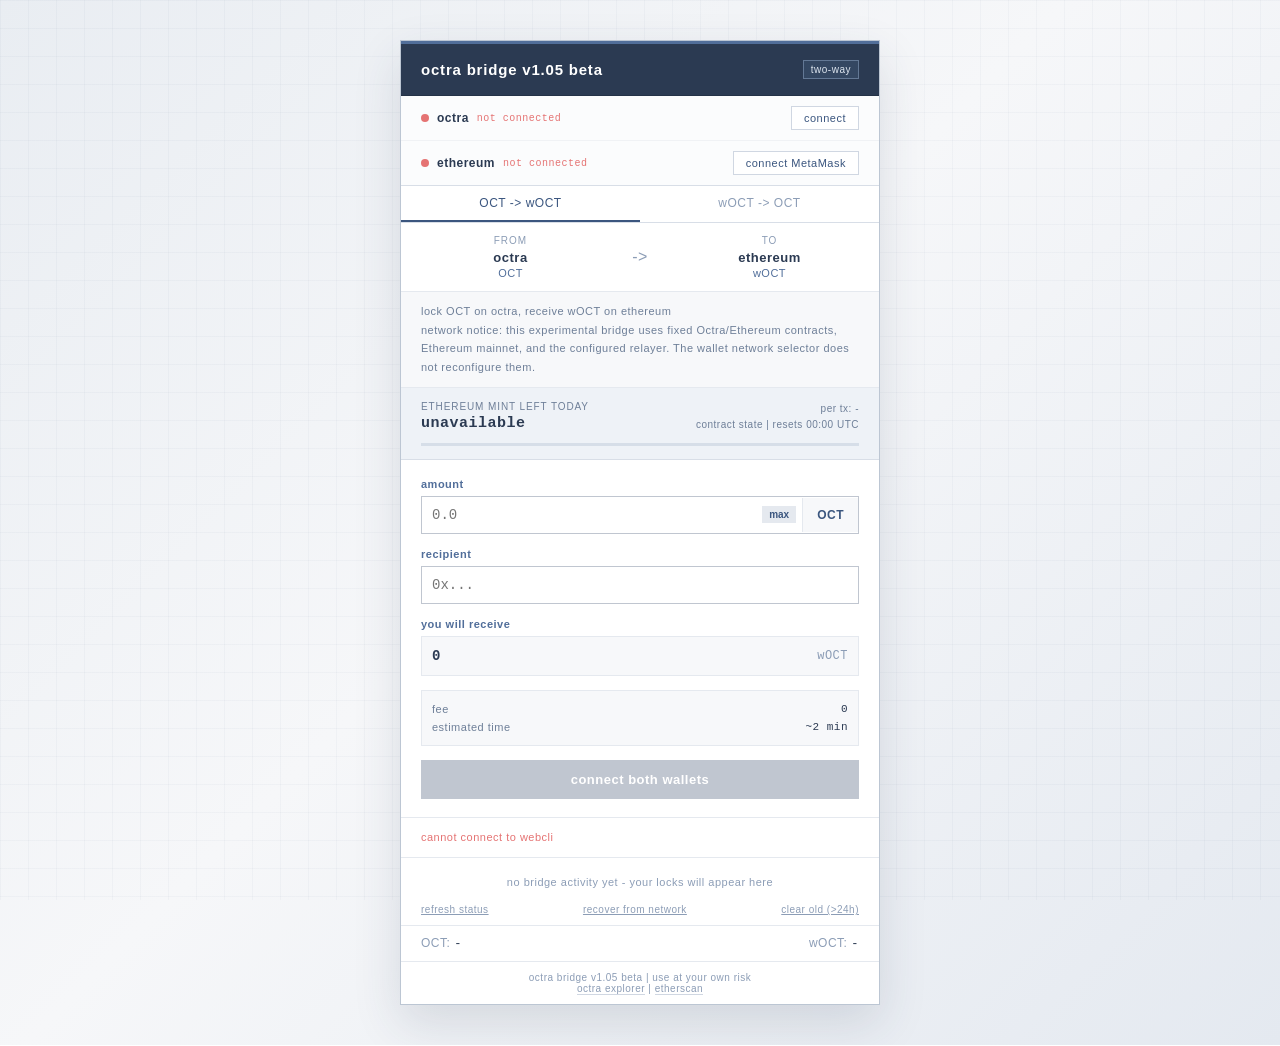
==== commit 7bd7c891: "add network switching and protect pending claims" ====
--- a/static/bridge.html
+++ b/static/bridge.html
@@ -1,6 +1,10 @@
+<!-- SPDX-License-Identifier: BSD-3-Clause -->
+<!-- Copyright (c) 2023-2026 Octra Labs <dev@octra.org> -->
+
 <!DOCTYPE html>
 <html lang="en">
 <head>
+<script src="/api_access.js"></script>
 <meta charset="UTF-8">
 <meta name="viewport" content="width=device-width, initial-scale=1.0">
 <meta http-equiv="Content-Security-Policy" content="default-src 'self'; script-src 'self'; style-src 'self' 'unsafe-inline'; img-src 'self' data: https:; connect-src 'self' https://ethereum-rpc.publicnode.com https://relayer-002838819188.octra.network; object-src 'none'; base-uri 'none'; form-action 'self'; frame-ancestors 'none';">
@@ -171,6 +175,7 @@
 
   <div class="notice-bar">
     <div id="notice-text">lock OCT on octra, receive wOCT on ethereum</div>
+    <div>network notice: this experimental bridge uses fixed Octra/Ethereum contracts, Ethereum mainnet, and the configured relayer. The wallet network selector does not reconfigure them.</div>
   </div>
 
   <div class="capacity-panel" aria-live="polite">
@@ -272,6 +277,7 @@
   </div>
 </div>
 
-<script src="bridge.js?v=3"></script>
+<script src="pin.js?v=1"></script>
+<script src="bridge.js?v=4"></script>
 </body>
 </html>
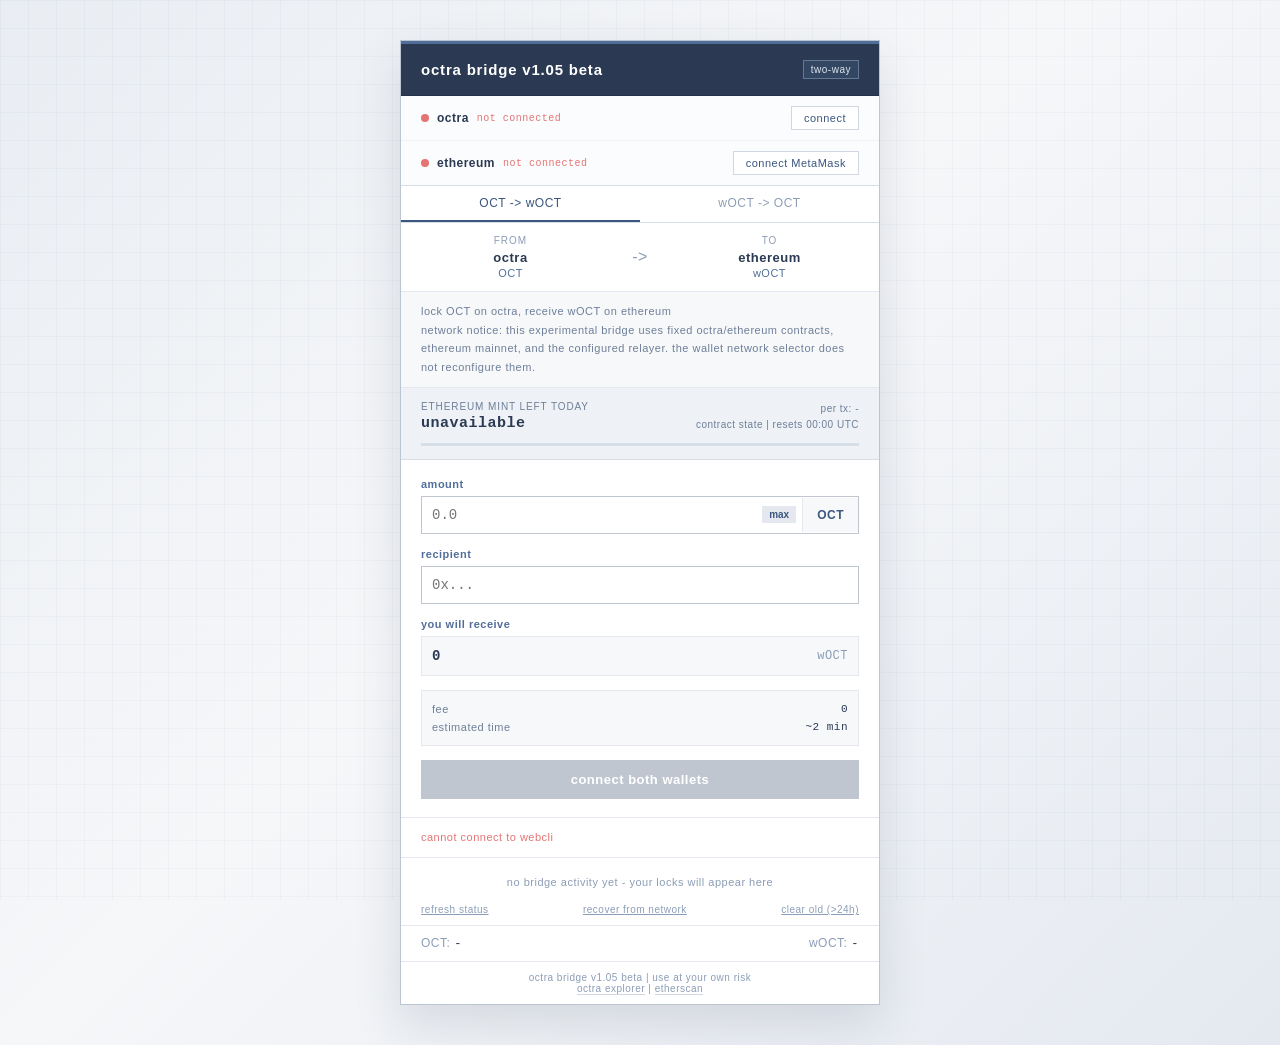
==== commit 5eb8088d: "lowercase network messages" ====
--- a/static/bridge.html
+++ b/static/bridge.html
@@ -175,7 +175,7 @@
 
   <div class="notice-bar">
     <div id="notice-text">lock OCT on octra, receive wOCT on ethereum</div>
-    <div>network notice: this experimental bridge uses fixed Octra/Ethereum contracts, Ethereum mainnet, and the configured relayer. The wallet network selector does not reconfigure them.</div>
+    <div>network notice: this experimental bridge uses fixed octra/ethereum contracts, ethereum mainnet, and the configured relayer. the wallet network selector does not reconfigure them.</div>
   </div>
 
   <div class="capacity-panel" aria-live="polite">
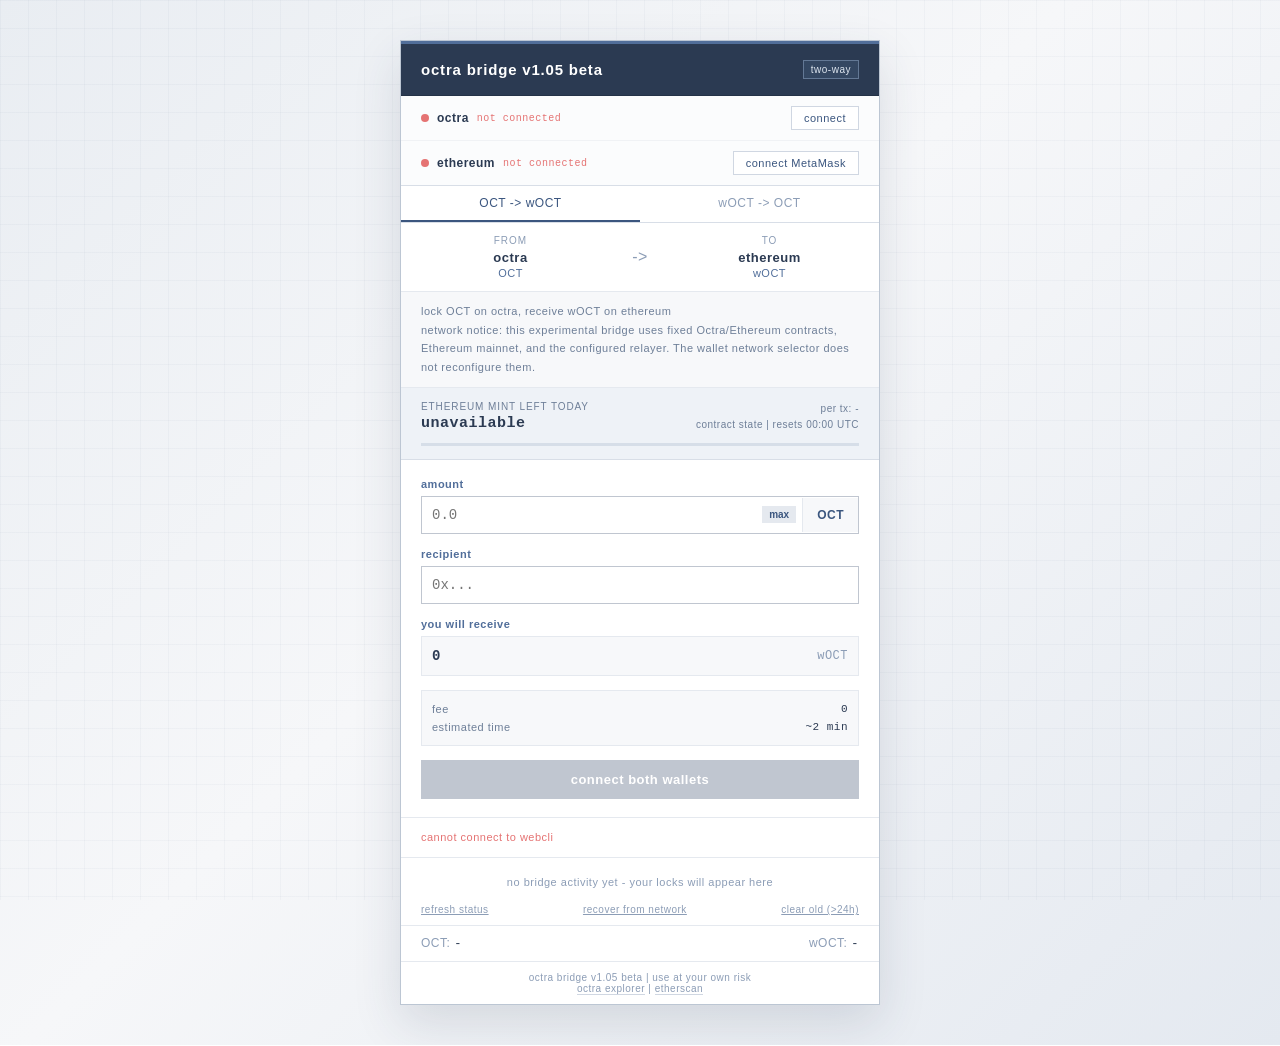
==== commit 41159262: "restore network message capitalization" ====
--- a/static/bridge.html
+++ b/static/bridge.html
@@ -175,7 +175,7 @@
 
   <div class="notice-bar">
     <div id="notice-text">lock OCT on octra, receive wOCT on ethereum</div>
-    <div>network notice: this experimental bridge uses fixed octra/ethereum contracts, ethereum mainnet, and the configured relayer. the wallet network selector does not reconfigure them.</div>
+    <div>network notice: this experimental bridge uses fixed Octra/Ethereum contracts, Ethereum mainnet, and the configured relayer. The wallet network selector does not reconfigure them.</div>
   </div>
 
   <div class="capacity-panel" aria-live="polite">
